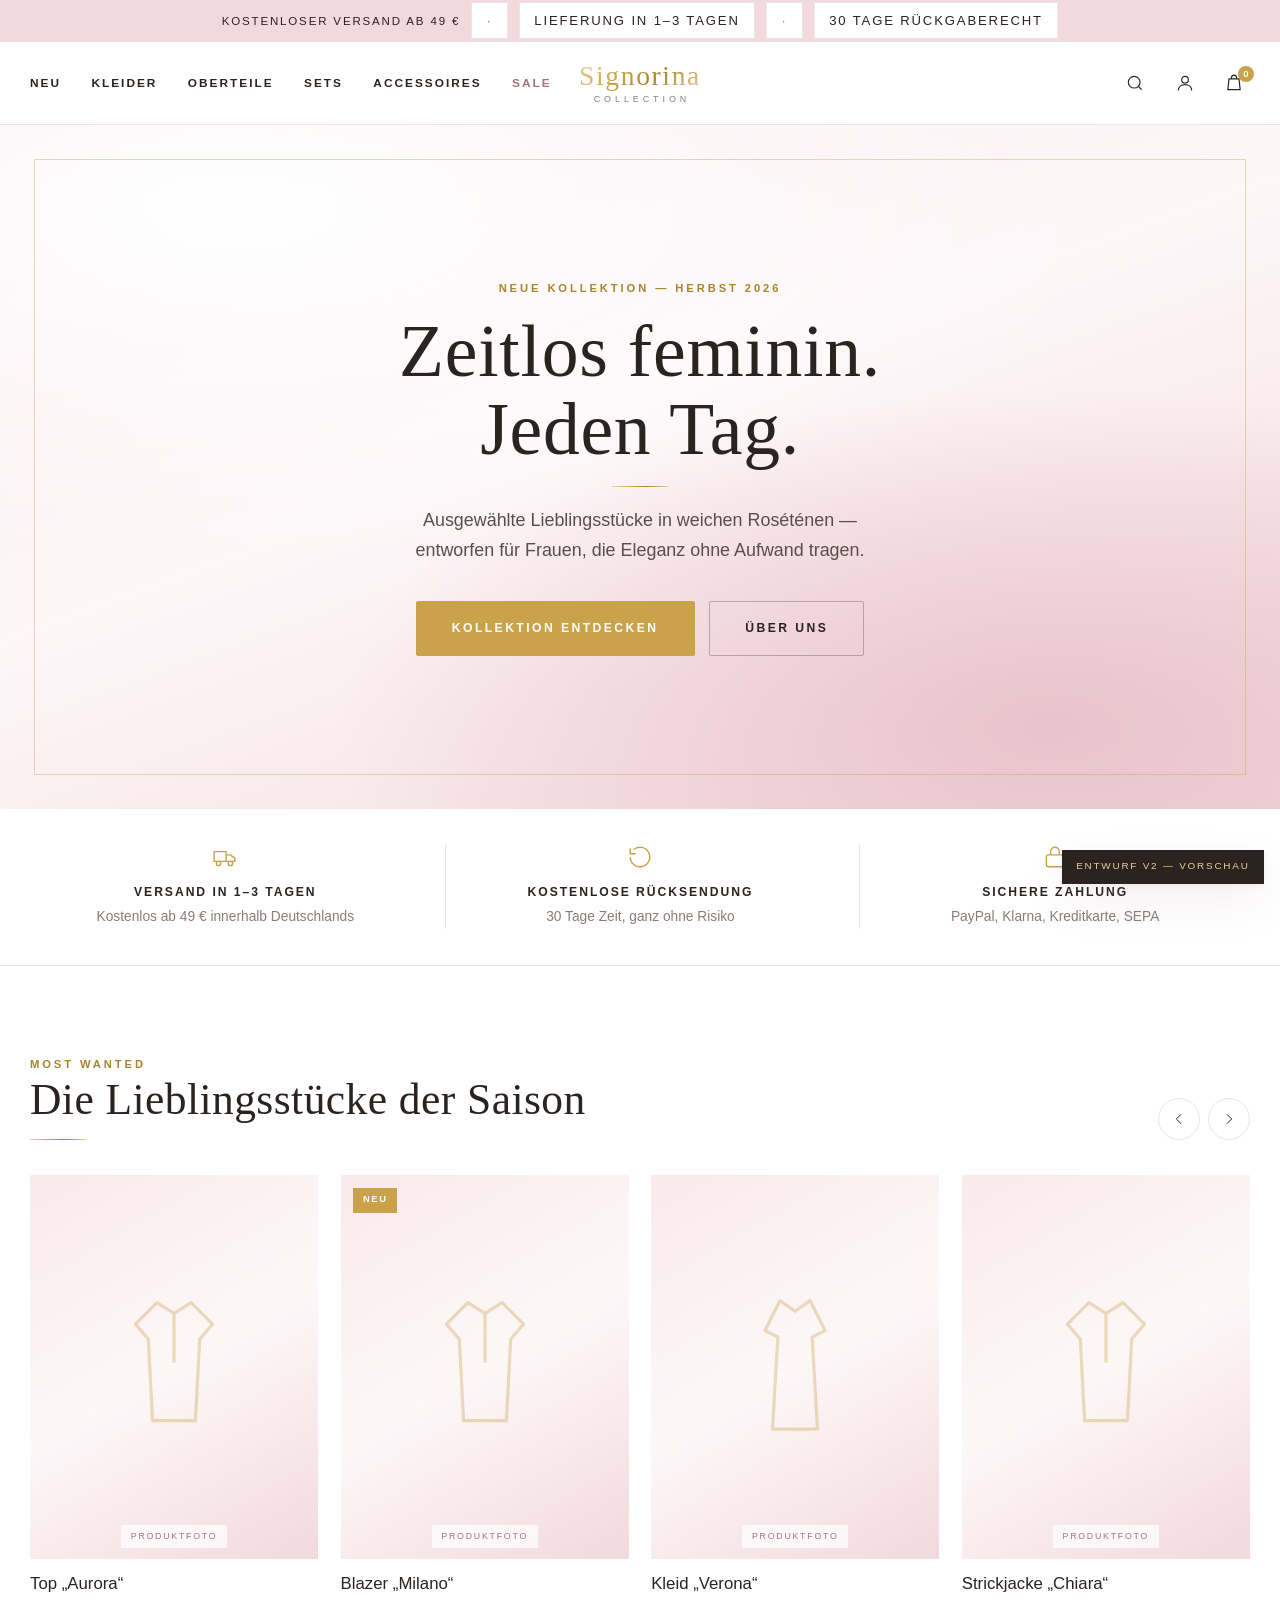
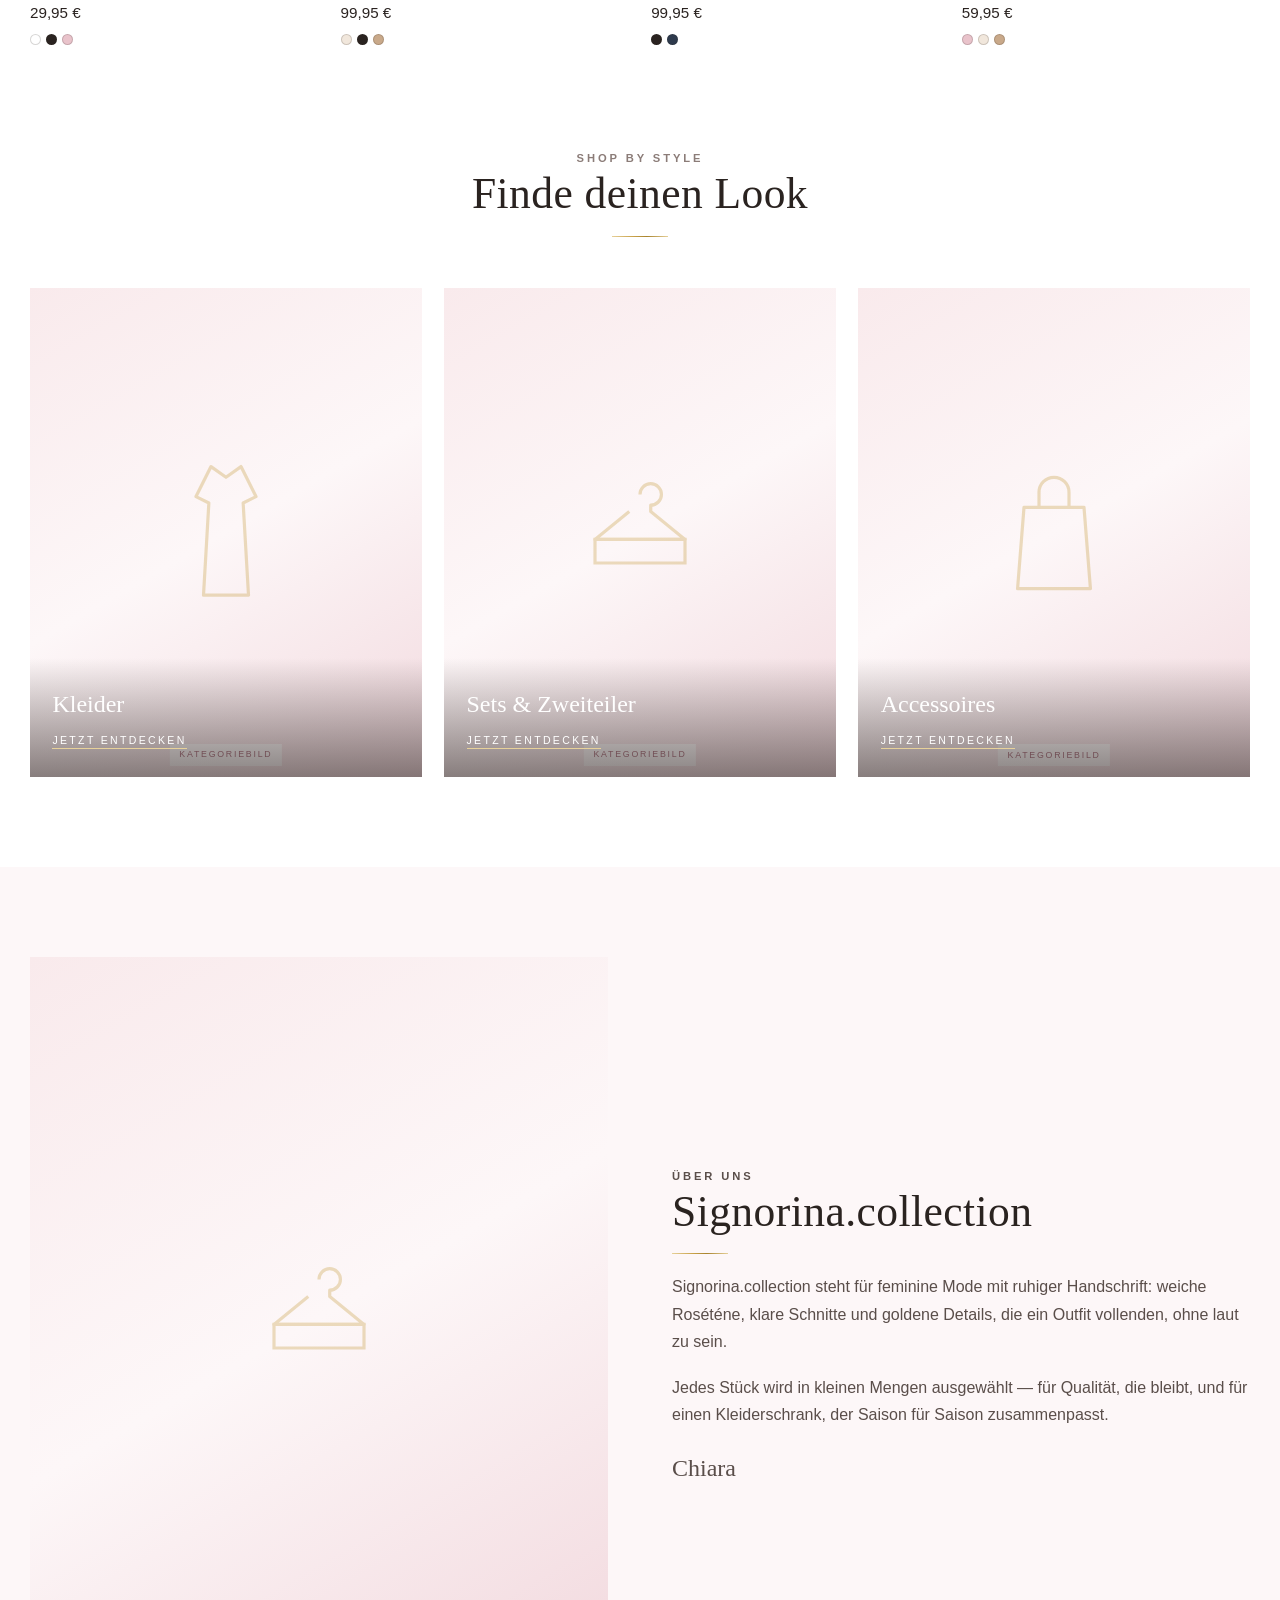
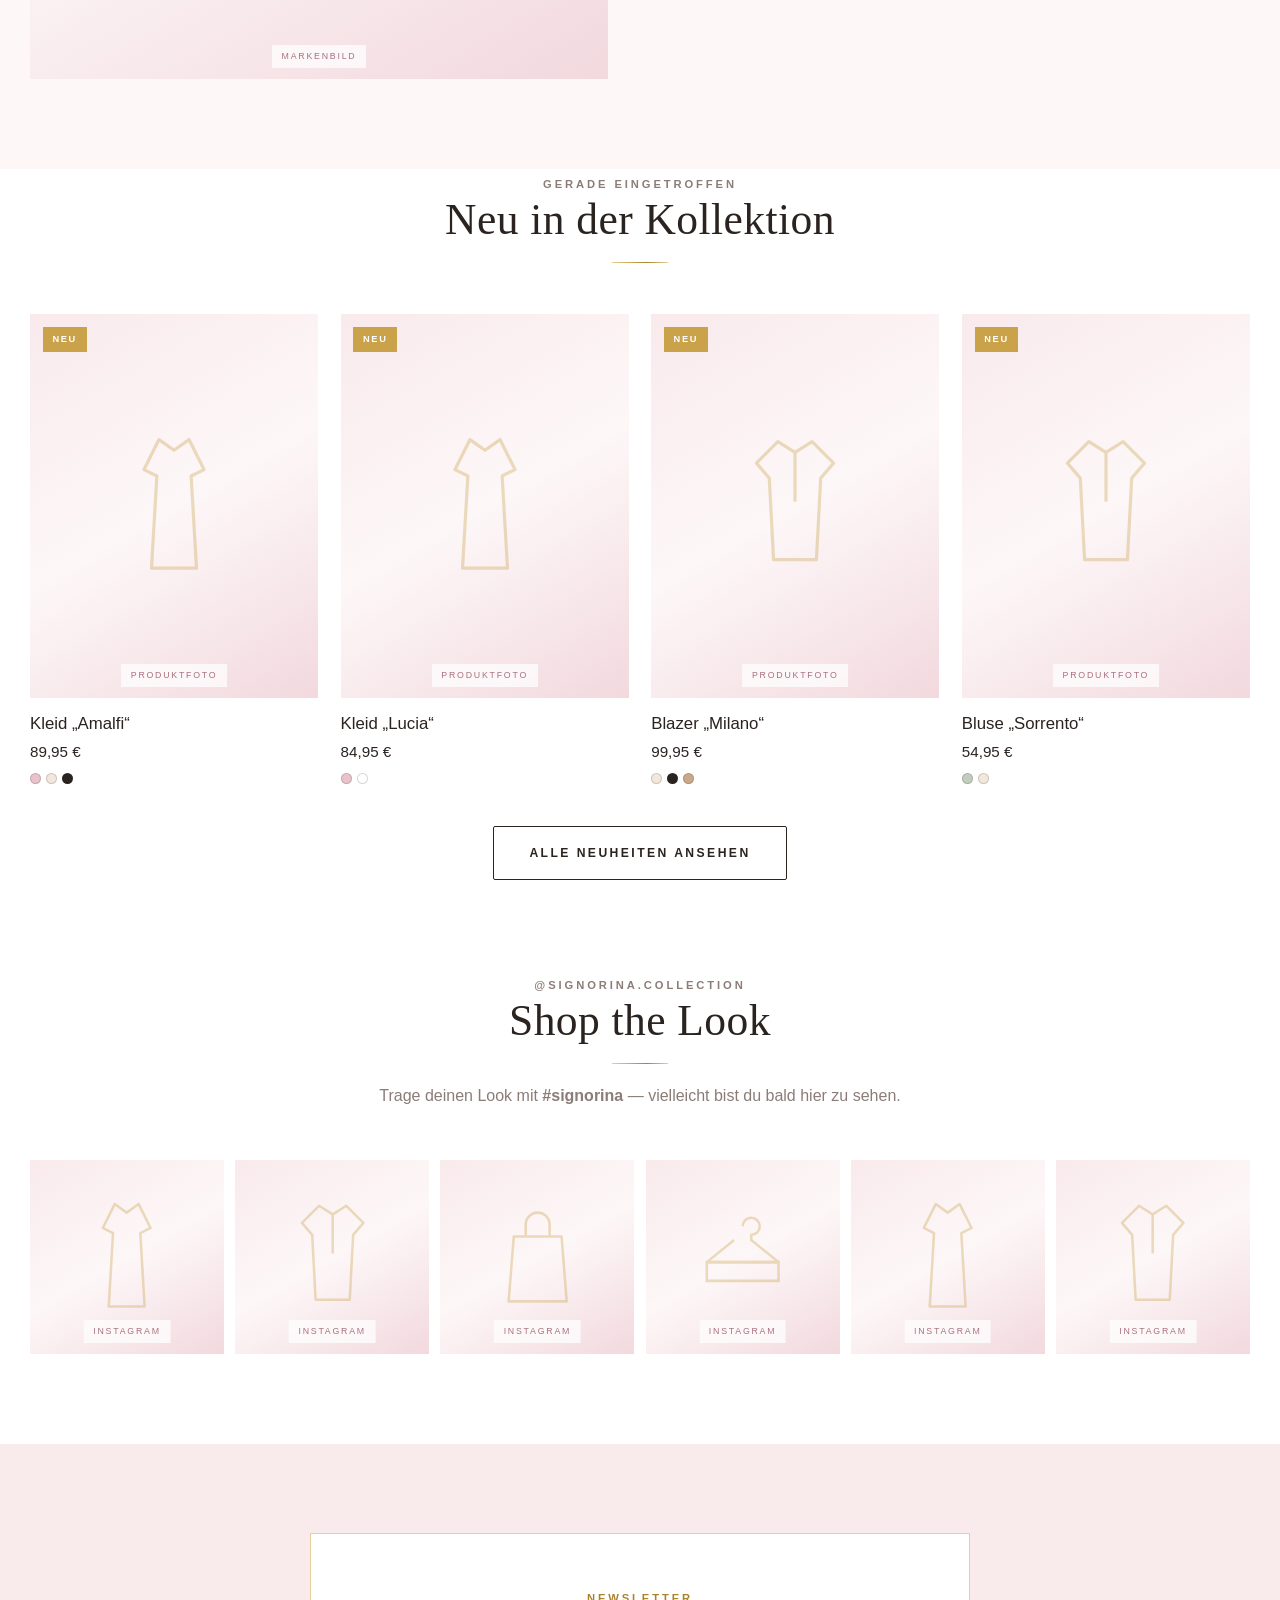
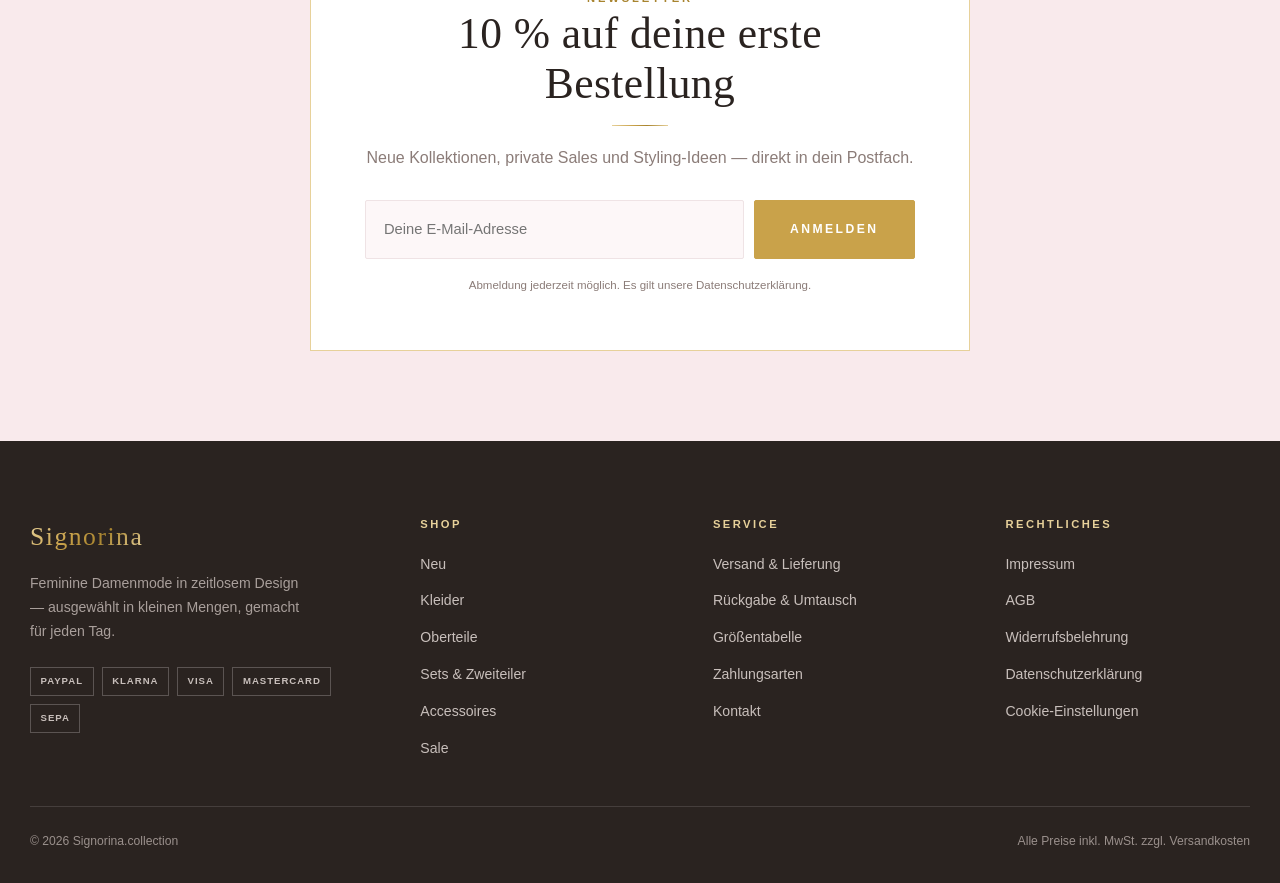
==== index.html @ 1a6e0e35 "Signorina.collection: Vorschau mit Startseite, Kategorieliste und Produktseite - Startseite: Hero, M" ====
<!doctype html>
<html lang="de">
<head>
<meta charset="utf-8">
<meta name="viewport" content="width=device-width, initial-scale=1">
<title>Signorina.collection — Damenmode online kaufen</title>
<meta name="description" content="Signorina.collection — feminine Damenmode in zeitlosem Design. Kleider, Oberteile, Sets und Accessoires. Versand in 1–3 Tagen, kostenloser Versand ab 49 €.">
<meta name="robots" content="noindex, nofollow">
<meta name="theme-color" content="#F9EAEC">
<link rel="icon" href="data:image/svg+xml,%3Csvg xmlns='http://www.w3.org/2000/svg' viewBox='0 0 64 64'%3E%3Crect width='64' height='64' rx='14' fill='%23F9EAEC'/%3E%3Ctext x='32' y='45' font-family='Georgia,serif' font-size='38' fill='%23C9A24A' text-anchor='middle'%3ES%3C/text%3E%3C/svg%3E">
<link rel="stylesheet" href="assets/style.css">
</head>

<body>

<div id="site-header"></div>

<main>

  <!-- ===== Hero ===== -->
  <section class="hero">
    <div class="hero-inner">
      <p class="eyebrow">Neue Kollektion — Herbst 2026</p>
      <h1>Zeitlos feminin.<br>Jeden Tag.</h1>
      <hr class="rule">
      <p class="lead">
        Ausgewählte Lieblingsstücke in weichen Roséténen — entworfen für Frauen,
        die Eleganz ohne Aufwand tragen.
      </p>
      <div class="hero-cta">
        <a href="kategorie.html?c=neu" class="btn btn-gold">Kollektion entdecken</a>
        <a href="#story" class="btn btn-ghost-light">Über uns</a>
      </div>
    </div>
  </section>

  <!-- ===== Vorteilsleiste ===== -->
  <section class="usp">
    <div class="wrap usp-grid">
      <div class="usp-item">
        <svg viewBox="0 0 24 24"><path d="M2 7h11v9H2zM13 10h4l4 3v3h-8z"/><circle cx="6" cy="18" r="2"/><circle cx="17" cy="18" r="2"/></svg>
        <strong>Versand in 1–3 Tagen</strong>
        <span>Kostenlos ab 49&nbsp;€ innerhalb Deutschlands</span>
      </div>
      <div class="usp-item">
        <svg viewBox="0 0 24 24"><path d="M3 12a9 9 0 1 0 3-6.7"/><path d="M3 4v5h5"/></svg>
        <strong>Kostenlose Rücksendung</strong>
        <span>30 Tage Zeit, ganz ohne Risiko</span>
      </div>
      <div class="usp-item">
        <svg viewBox="0 0 24 24"><rect x="4" y="10" width="16" height="11" rx="2"/><path d="M8 10V7a4 4 0 0 1 8 0v3"/></svg>
        <strong>Sichere Zahlung</strong>
        <span>PayPal, Klarna, Kreditkarte, SEPA</span>
      </div>
    </div>
  </section>

  <!-- ===== Most Wanted ===== -->
  <section class="section">
    <div class="wrap">
      <div class="carousel-head">
        <div>
          <p class="eyebrow">Most Wanted</p>
          <h2>Die Lieblingsstücke der Saison</h2>
          <hr class="rule rule-left">
        </div>
        <div class="car-nav">
          <button id="prev" aria-label="Vorherige Produkte">
            <svg viewBox="0 0 24 24"><path d="M15 5l-7 7 7 7"/></svg>
          </button>
          <button id="next" aria-label="Weitere Produkte">
            <svg viewBox="0 0 24 24"><path d="M9 5l7 7-7 7"/></svg>
          </button>
        </div>
      </div>

      <div class="track" id="track"><!-- wird aus dem Katalog gefüllt --></div>
    </div>
  </section>

  <!-- ===== Shop by Style ===== -->
  <section class="section" style="padding-top:0">
    <div class="wrap">
      <div class="section-head">
        <p class="eyebrow">Shop by Style</p>
        <h2>Finde deinen Look</h2>
        <hr class="rule">
      </div>

      <div class="styles">
        <a href="kategorie.html?c=kleider" class="style-tile"><figure style="margin:0">
          <div class="ph" data-ph="Kategoriebild"><svg><use href="#ic-dress"/></svg></div>
          <figcaption><strong>Kleider</strong><span>Jetzt entdecken</span></figcaption>
        </figure></a>

        <a href="kategorie.html?c=sets" class="style-tile"><figure style="margin:0">
          <div class="ph" data-ph="Kategoriebild"><svg><use href="#ic-hanger"/></svg></div>
          <figcaption><strong>Sets &amp; Zweiteiler</strong><span>Jetzt entdecken</span></figcaption>
        </figure></a>

        <a href="kategorie.html?c=accessoires" class="style-tile"><figure style="margin:0">
          <div class="ph" data-ph="Kategoriebild"><svg><use href="#ic-bag"/></svg></div>
          <figcaption><strong>Accessoires</strong><span>Jetzt entdecken</span></figcaption>
        </figure></a>
      </div>
    </div>
  </section>

  <!-- ===== Markengeschichte ===== -->
  <section class="section story" id="story">
    <div class="wrap story-grid">
      <div class="ph" data-ph="Markenbild"><svg><use href="#ic-hanger"/></svg></div>
      <div class="story-text">
        <p class="eyebrow">Über uns</p>
        <h2>Signorina.collection</h2>
        <hr class="rule rule-left">
        <p>
          Signorina.collection steht für feminine Mode mit ruhiger Handschrift:
          weiche Roséténe, klare Schnitte und goldene Details, die ein Outfit
          vollenden, ohne laut zu sein.
        </p>
        <p>
          Jedes Stück wird in kleinen Mengen ausgewählt — für Qualität, die bleibt,
          und für einen Kleiderschrank, der Saison für Saison zusammenpasst.
        </p>
        <p class="story-sign">Chiara</p>
      </div>
    </div>
  </section>

  <!-- ===== Neu eingetroffen ===== -->
  <section class="section" style="padding-top:0">
    <div class="wrap">
      <div class="section-head">
        <p class="eyebrow">Gerade eingetroffen</p>
        <h2>Neu in der Kollektion</h2>
        <hr class="rule">
      </div>
      <div class="grid-products" id="grid-neu"><!-- wird aus dem Katalog gefüllt --></div>
      <p style="text-align:center;margin-top:2.6rem">
        <a href="kategorie.html?c=neu" class="btn btn-outline">Alle Neuheiten ansehen</a>
      </p>
    </div>
  </section>

  <!-- ===== Instagram ===== -->
  <section class="section" style="padding-top:0">
    <div class="wrap">
      <div class="section-head">
        <p class="eyebrow">@signorina.collection</p>
        <h2>Shop the Look</h2>
        <hr class="rule">
        <p>Trage deinen Look mit <strong>#signorina</strong> — vielleicht bist du bald hier zu sehen.</p>
      </div>

      <div class="ig-grid">
        <a href="#" class="ig-item"><div class="ph" data-ph="Instagram"><svg><use href="#ic-dress"/></svg></div></a>
        <a href="#" class="ig-item"><div class="ph" data-ph="Instagram"><svg><use href="#ic-blouse"/></svg></div></a>
        <a href="#" class="ig-item"><div class="ph" data-ph="Instagram"><svg><use href="#ic-bag"/></svg></div></a>
        <a href="#" class="ig-item"><div class="ph" data-ph="Instagram"><svg><use href="#ic-hanger"/></svg></div></a>
        <a href="#" class="ig-item"><div class="ph" data-ph="Instagram"><svg><use href="#ic-dress"/></svg></div></a>
        <a href="#" class="ig-item"><div class="ph" data-ph="Instagram"><svg><use href="#ic-blouse"/></svg></div></a>
      </div>
    </div>
  </section>

  <!-- ===== Newsletter ===== -->
  <section class="section news">
    <div class="wrap">
      <div class="news-card">
        <p class="eyebrow">Newsletter</p>
        <h2>10&nbsp;% auf deine erste Bestellung</h2>
        <hr class="rule">
        <p style="color:var(--muted)">
          Neue Kollektionen, private Sales und Styling-Ideen — direkt in dein Postfach.
        </p>
        <form id="news-form">
          <input type="email" placeholder="Deine E-Mail-Adresse" aria-label="E-Mail-Adresse" required>
          <button type="submit" class="btn btn-gold">Anmelden</button>
        </form>
        <p class="hint">Abmeldung jederzeit möglich. Es gilt unsere Datenschutzerklärung.</p>
      </div>
    </div>
  </section>

</main>

<div id="site-footer"></div>

<script src="assets/shop.js"></script>
<script>
Shop.mountChrome({ active: null });

/* --- Most Wanted: die acht bestbewerteten Stücke --- */
var mostWanted = Shop.PRODUCTS.slice()
  .sort(function (a, b) { return (b.rating * b.reviews) - (a.rating * a.reviews); })
  .slice(0, 8);
document.getElementById('track').innerHTML = mostWanted.map(Shop.card).join('');

/* --- Neu in der Kollektion: die vier neuesten --- */
document.getElementById('grid-neu').innerHTML =
  Shop.byCategory('neu').slice(0, 4).map(Shop.card).join('');

/* --- Karussell --- */
var track = document.getElementById('track');
function step() {
  var c = track.querySelector('.card');
  return c ? c.getBoundingClientRect().width + 22 : 260;
}
document.getElementById('next').addEventListener('click', function () {
  track.scrollBy({ left: step(), behavior: 'smooth' });
});
document.getElementById('prev').addEventListener('click', function () {
  track.scrollBy({ left: -step(), behavior: 'smooth' });
});

/* --- Newsletter (Vorschau: keine echte Anmeldung) --- */
document.getElementById('news-form').addEventListener('submit', function (e) {
  e.preventDefault();
  this.reset();
  Shop.toast('Danke! In der finalen Version geht hier der Gutscheincode raus.');
});
</script>

</body>
</html>
---- assets/style.css ----
/* =========================================================
   Signorina.collection — gemeinsames Stylesheet
   Markenfarben laut Kundenfeedback: Rosé / Hellrosa + Gold
   ========================================================= */
:root{
  /* --- Rosé-Skala --- */
  --rose-050:#FDF7F8;
  --rose-100:#F9EAEC;
  --rose-200:#F2D9DE;
  --rose-300:#E9C3CB;
  --rose-500:#D79AA8;
  --rose-700:#A9707E;

  /* --- Gold --- */
  --gold:#C9A24A;
  --gold-deep:#A8842F;
  --gold-light:#E7D19A;
  --gold-grad:linear-gradient(135deg,#E7D19A 0%,#C9A24A 38%,#A8842F 62%,#E7D19A 100%);

  /* --- Neutral --- */
  --ink:#2A2320;
  --ink-soft:#5A4E4A;
  --muted:#8B7C78;
  --line:#EFE3E5;
  --bg:#FFFFFF;

  --font-display:"Cormorant Garamond","Didot","Bodoni MT",Georgia,"Times New Roman",serif;
  --font-body:-apple-system,BlinkMacSystemFont,"Segoe UI",Roboto,"Helvetica Neue",Arial,sans-serif;

  --shadow-sm:0 1px 2px rgba(42,35,32,.05),0 8px 24px rgba(169,112,126,.07);
  --shadow-md:0 2px 6px rgba(42,35,32,.06),0 18px 44px rgba(169,112,126,.11);
  --radius:2px;
}

*{box-sizing:border-box}
html{scroll-behavior:smooth}
body{
  margin:0;
  font-family:var(--font-body);
  font-size:16px;
  line-height:1.7;
  color:var(--ink);
  background:var(--bg);
  -webkit-font-smoothing:antialiased;
}
img,svg{max-width:100%;display:block}
a{color:inherit;text-decoration:none}
button{font:inherit;cursor:pointer}

.wrap{width:min(1220px,100% - 2.5rem);margin-inline:auto}

h1,h2,h3{font-family:var(--font-display);font-weight:400;letter-spacing:.01em;margin:0}
h1{font-size:clamp(2.6rem,6vw,4.6rem);line-height:1.06}
h2{font-size:clamp(1.9rem,3.4vw,2.9rem);line-height:1.15}
h3{font-size:1.22rem;line-height:1.3}
p{margin:0}

.eyebrow{
  font-size:.7rem;letter-spacing:.26em;text-transform:uppercase;
  font-weight:600;color:var(--gold-deep);
}
.rule{width:56px;height:1px;border:0;margin:1.1rem auto;background:var(--gold-grad)}
.rule-left{margin-inline:0}

.section{padding:clamp(3.6rem,7vw,6.4rem) 0}
.section-head{text-align:center;max-width:640px;margin:0 auto clamp(2.2rem,4vw,3.4rem)}
.section-head p{color:var(--muted);margin-top:.4rem}

/* ---------- Buttons ---------- */
.btn{
  display:inline-flex;align-items:center;justify-content:center;gap:.55rem;
  padding:1rem 2.2rem;border:1px solid transparent;border-radius:var(--radius);
  font-size:.76rem;font-weight:600;letter-spacing:.2em;text-transform:uppercase;
  transition:background .2s,color .2s,border-color .2s,transform .2s;
}
.btn:focus-visible{outline:2px solid var(--gold-deep);outline-offset:3px}
.btn-gold{background:var(--gold);color:#fff;border-color:var(--gold)}
.btn-gold:hover{background:var(--gold-deep);border-color:var(--gold-deep);transform:translateY(-1px)}
.btn-outline{background:transparent;color:var(--ink);border-color:var(--ink)}
.btn-outline:hover{background:var(--ink);color:#fff}
.btn-ghost-light{background:transparent;color:var(--ink);border-color:rgba(42,35,32,.28)}
.btn-ghost-light:hover{border-color:var(--ink)}
.btn-block{width:100%}

/* =========================================================
   Ankuendigungsleiste
   ========================================================= */
.topbar{
  background:var(--rose-200);color:var(--ink);
  font-size:.72rem;letter-spacing:.16em;text-transform:uppercase;
  text-align:center;padding:.62rem 1rem;
}
.topbar .sep{color:var(--gold-deep);margin:0 .7rem}
@media(max-width:640px){.topbar .opt{display:none}}

/* =========================================================
   Kopfzeile
   ========================================================= */
.site-header{
  position:sticky;top:0;z-index:60;
  background:rgba(255,255,255,.94);backdrop-filter:blur(12px);
  border-bottom:1px solid var(--line);
}
.header-grid{display:grid;grid-template-columns:1fr auto 1fr;align-items:center;height:82px;gap:1rem}
.nav{display:flex;gap:1.9rem}
.nav a{
  font-size:.74rem;letter-spacing:.17em;text-transform:uppercase;font-weight:600;
  padding:.35rem 0;border-bottom:1px solid transparent;transition:border-color .2s,color .2s;
}
.nav a:hover,.nav a.active{border-bottom-color:var(--gold)}
.nav a.sale{color:var(--rose-700)}

.brand{text-align:center;line-height:1}
.brand .mark{
  font-family:var(--font-display);font-size:1.72rem;letter-spacing:.06em;
  background:var(--gold-grad);-webkit-background-clip:text;background-clip:text;color:transparent;
}
.brand .sub{
  display:block;font-size:.56rem;letter-spacing:.44em;text-transform:uppercase;
  color:var(--muted);margin-top:.32rem;padding-left:.44em;
}
.header-actions{display:flex;justify-content:flex-end;align-items:center;gap:1.15rem}
.icon-btn{background:none;border:0;padding:.35rem;color:var(--ink);display:inline-flex;position:relative;transition:color .2s}
.icon-btn:hover{color:var(--gold-deep)}
.icon-btn svg{width:20px;height:20px;stroke:currentColor;fill:none;stroke-width:1.4}
.cart-count{
  position:absolute;top:-2px;right:-4px;min-width:16px;height:16px;padding:0 4px;
  border-radius:8px;background:var(--gold);color:#fff;
  font-size:.6rem;font-weight:700;line-height:16px;text-align:center;
}
.burger{display:none;background:none;border:0;flex-direction:column;gap:5px;padding:.5rem}
.burger span{width:22px;height:1.5px;background:var(--ink);border-radius:2px}

@media(max-width:980px){
  .header-grid{grid-template-columns:auto 1fr auto;height:70px}
  .burger{display:flex}
  .nav{
    position:fixed;inset:70px 0 auto;background:#fff;flex-direction:column;gap:0;
    padding:.5rem 1.25rem 1.6rem;border-bottom:1px solid var(--line);
    box-shadow:var(--shadow-md);display:none;
  }
  .nav.open{display:flex}
  .nav a{padding:1rem 0;border-bottom:1px solid var(--line);font-size:.82rem}
  .brand .mark{font-size:1.42rem}
  .header-actions{gap:.7rem}
}

/* =========================================================
   Hero (Startseite)
   ========================================================= */
.hero{
  position:relative;min-height:clamp(460px,76vh,720px);
  display:grid;place-items:center;text-align:center;overflow:hidden;
  background:
    radial-gradient(120% 90% at 18% 12%,#FFFFFF 0%,rgba(255,255,255,0) 58%),
    radial-gradient(90% 80% at 82% 88%,var(--rose-300) 0%,rgba(242,217,222,0) 62%),
    linear-gradient(160deg,var(--rose-100) 0%,var(--rose-050) 45%,var(--rose-200) 100%);
}
.hero::after{
  content:"";position:absolute;inset:clamp(14px,3vw,34px);
  border:1px solid rgba(201,162,74,.42);pointer-events:none;
}
.hero-inner{position:relative;z-index:2;padding:clamp(3rem,8vw,5rem) 1.5rem;max-width:760px}
.hero h1{margin:.9rem 0 0}
.hero .lead{color:var(--ink-soft);margin-top:1.15rem;font-size:clamp(1rem,1.6vw,1.12rem);max-width:480px;margin-inline:auto}
.hero-cta{display:flex;gap:.9rem;justify-content:center;flex-wrap:wrap;margin-top:2.2rem}

/* =========================================================
   Vorteilsleiste
   ========================================================= */
.usp{border-bottom:1px solid var(--line);background:#fff}
.usp-grid{display:grid;grid-template-columns:repeat(3,1fr);text-align:center;padding:2.2rem 0;gap:1.5rem}
.usp-item svg{width:26px;height:26px;margin:0 auto .7rem;stroke:var(--gold);fill:none;stroke-width:1.3}
.usp-item strong{display:block;font-size:.76rem;letter-spacing:.16em;text-transform:uppercase;font-weight:600}
.usp-item span{font-size:.86rem;color:var(--muted)}
.usp-item+.usp-item{border-left:1px solid var(--line)}
@media(max-width:760px){
  .usp-grid{grid-template-columns:1fr;gap:1.8rem;padding:1.8rem 0}
  .usp-item+.usp-item{border-left:0;border-top:1px solid var(--line);padding-top:1.8rem}
}

/* =========================================================
   Bild-Platzhalter (bis Produktfotos vorliegen)
   ========================================================= */
.ph{
  position:relative;display:grid;place-items:center;overflow:hidden;
  background:linear-gradient(150deg,var(--rose-100) 0%,var(--rose-050) 50%,var(--rose-200) 100%);
}
.ph svg{width:44%;max-width:120px;height:auto;color:var(--gold);opacity:.34}
.ph::before{
  content:attr(data-ph);position:absolute;bottom:.7rem;left:50%;transform:translateX(-50%);
  font-size:.55rem;letter-spacing:.2em;text-transform:uppercase;color:var(--rose-700);
  background:rgba(255,255,255,.72);padding:.24rem .6rem;white-space:nowrap;
}
.ph.ph-quiet::before{display:none}

/* =========================================================
   Produktkarte + Karussell
   ========================================================= */
.carousel-head{display:flex;align-items:flex-end;justify-content:space-between;gap:2rem;margin-bottom:2.2rem}
.carousel-head .rule{margin:.9rem 0 0}
.car-nav{display:flex;gap:.5rem;flex:0 0 auto}
.car-nav button{
  width:42px;height:42px;border:1px solid var(--line);background:#fff;border-radius:50%;
  display:grid;place-items:center;color:var(--ink);transition:border-color .2s,color .2s;
}
.car-nav button:hover{border-color:var(--gold);color:var(--gold-deep)}
.car-nav svg{width:16px;height:16px;stroke:currentColor;fill:none;stroke-width:1.5}

.track{
  display:grid;grid-auto-flow:column;grid-auto-columns:minmax(230px,1fr);
  gap:1.4rem;overflow-x:auto;scroll-snap-type:x mandatory;
  scrollbar-width:none;padding-bottom:.5rem;
}
.track::-webkit-scrollbar{display:none}
@media(min-width:1000px){.track{grid-auto-columns:calc((100% - 4.2rem)/4)}}
@media(min-width:700px) and (max-width:999px){.track{grid-auto-columns:calc((100% - 1.4rem)/2)}}

.card{scroll-snap-align:start;display:block}
.card .ph{aspect-ratio:3/4;transition:transform .5s ease}
.card:hover .ph{transform:scale(1.03)}
.card-media{position:relative;margin-bottom:.9rem;overflow:hidden}
.badge{
  position:absolute;top:.8rem;left:.8rem;z-index:2;
  font-size:.58rem;letter-spacing:.18em;text-transform:uppercase;font-weight:700;
  padding:.3rem .6rem;background:var(--gold);color:#fff;
}
.badge.rose{background:var(--rose-700)}
.card h3{font-size:1.05rem;font-family:var(--font-body);font-weight:500;letter-spacing:0}
.card .price{margin-top:.3rem;font-size:.95rem;color:var(--ink)}
.card .price del{color:var(--muted);margin-right:.5rem;font-size:.88rem}
.card .price .now{color:var(--rose-700);font-weight:600}
.card .swatches{display:flex;gap:.32rem;margin-top:.5rem}
.card .swatches i{width:11px;height:11px;border-radius:50%;border:1px solid rgba(42,35,32,.18);display:block}

/* Produktraster (Kategorieseite) */
.grid-products{display:grid;grid-template-columns:repeat(4,1fr);gap:1.4rem 1.4rem}
@media(max-width:1000px){.grid-products{grid-template-columns:repeat(3,1fr)}}
@media(max-width:760px){.grid-products{grid-template-columns:repeat(2,1fr);gap:1.1rem}}

/* =========================================================
   Shop by Style
   ========================================================= */
.styles{display:grid;grid-template-columns:repeat(3,1fr);gap:1.4rem}
@media(max-width:860px){.styles{grid-template-columns:1fr}}
.style-tile{position:relative;display:block;overflow:hidden}
.style-tile .ph{aspect-ratio:4/5;transition:transform .6s ease}
.style-tile:hover .ph{transform:scale(1.04)}
.style-tile figcaption{
  position:absolute;inset:auto 0 0 0;padding:1.6rem 1.4rem;
  background:linear-gradient(to top,rgba(42,35,32,.55),rgba(42,35,32,0));color:#fff;
}
.style-tile figcaption strong{font-family:var(--font-display);font-size:1.5rem;font-weight:400;display:block}
.style-tile figcaption span{
  font-size:.66rem;letter-spacing:.22em;text-transform:uppercase;
  border-bottom:1px solid var(--gold-light);padding-bottom:2px;
}

/* =========================================================
   Markengeschichte / Instagram / Newsletter
   ========================================================= */
.story{background:var(--rose-050)}
.story-grid{display:grid;grid-template-columns:1fr 1fr;gap:clamp(2rem,5vw,4.5rem);align-items:center}
@media(max-width:860px){.story-grid{grid-template-columns:1fr}}
.story .ph{aspect-ratio:4/5}
.story-text p{color:var(--ink-soft);margin-top:1.2rem}
.story-sign{font-family:var(--font-display);font-size:1.5rem;color:var(--gold-deep);margin-top:1.6rem}

.ig-grid{display:grid;grid-template-columns:repeat(6,1fr);gap:.7rem}
@media(max-width:900px){.ig-grid{grid-template-columns:repeat(3,1fr)}}
.ig-grid .ph{aspect-ratio:1}
.ig-item{position:relative;overflow:hidden}
.ig-item::after{content:"";position:absolute;inset:0;background:rgba(201,162,74,.16);opacity:0;transition:opacity .25s}
.ig-item:hover::after{opacity:1}

.news{background:var(--rose-100)}
.news-card{
  max-width:660px;margin-inline:auto;text-align:center;
  background:#fff;padding:clamp(2.2rem,5vw,3.4rem);border:1px solid var(--gold-light);
}
.news form{display:flex;gap:.6rem;margin-top:1.8rem;flex-wrap:wrap;justify-content:center}
.news input{
  flex:1 1 260px;padding:1rem 1.1rem;border:1px solid var(--line);border-radius:var(--radius);
  font:inherit;font-size:.92rem;background:var(--rose-050);color:var(--ink);
}
.news input:focus{outline:none;border-color:var(--gold)}
.news .hint{font-size:.72rem;color:var(--muted);margin-top:1.1rem}

/* =========================================================
   Brotkrumen
   ========================================================= */
.crumbs{
  font-size:.72rem;letter-spacing:.1em;text-transform:uppercase;color:var(--muted);
  padding:1.4rem 0;
}
.crumbs a:hover{color:var(--gold-deep)}
.crumbs .sep{margin:0 .55rem;color:var(--rose-300)}
.crumbs span[aria-current]{color:var(--ink)}

/* =========================================================
   Kategorieseite
   ========================================================= */
.cat-head{
  text-align:center;background:var(--rose-050);
  padding:clamp(2.4rem,5vw,4rem) 0;border-bottom:1px solid var(--line);
}
.cat-head p.desc{color:var(--ink-soft);max-width:560px;margin:0 auto;font-size:.98rem}

.toolbar{
  display:flex;align-items:center;justify-content:space-between;gap:1.2rem;flex-wrap:wrap;
  padding:1.6rem 0;border-bottom:1px solid var(--line);margin-bottom:2.2rem;
}
.filters{display:flex;gap:1.4rem;align-items:center;flex-wrap:wrap}
.filter-group{display:flex;gap:.4rem;align-items:center;flex-wrap:wrap}
.filter-group>label{
  font-size:.66rem;letter-spacing:.18em;text-transform:uppercase;
  color:var(--muted);margin-right:.25rem;
}
.chip{
  border:1px solid var(--line);background:#fff;border-radius:999px;
  padding:.42rem .9rem;font-size:.76rem;color:var(--ink-soft);
  transition:border-color .2s,background .2s,color .2s;
}
.chip:hover{border-color:var(--gold-light)}
.chip[aria-pressed="true"]{background:var(--ink);border-color:var(--ink);color:#fff}
.chip.swatch{padding:.42rem .9rem .42rem .7rem;display:inline-flex;align-items:center;gap:.4rem}
.chip.swatch i{width:12px;height:12px;border-radius:50%;border:1px solid rgba(42,35,32,.2)}

.sortbar{display:flex;align-items:center;gap:.7rem}
.sortbar .count{font-size:.78rem;color:var(--muted);white-space:nowrap}
.sortbar select{
  font:inherit;font-size:.8rem;padding:.55rem 2rem .55rem .8rem;
  border:1px solid var(--line);border-radius:var(--radius);background:#fff;color:var(--ink);
  appearance:none;
  background-image:url("data:image/svg+xml,%3Csvg xmlns='http://www.w3.org/2000/svg' viewBox='0 0 24 24' fill='none' stroke='%238B7C78' stroke-width='1.5'%3E%3Cpath d='M6 9l6 6 6-6'/%3E%3C/svg%3E");
  background-repeat:no-repeat;background-position:right .6rem center;background-size:14px;
}
.sortbar select:focus{outline:none;border-color:var(--gold)}

.empty{
  grid-column:1/-1;text-align:center;padding:4rem 1rem;color:var(--muted);
  border:1px dashed var(--line);
}

/* =========================================================
   Produktseite
   ========================================================= */
.pdp{display:grid;grid-template-columns:1.15fr 1fr;gap:clamp(2rem,5vw,4rem);align-items:start}
@media(max-width:900px){.pdp{grid-template-columns:1fr}}

.gallery{display:grid;grid-template-columns:76px 1fr;gap:.8rem}
@media(max-width:560px){.gallery{grid-template-columns:1fr}}
.thumbs{display:grid;gap:.8rem;align-content:start}
@media(max-width:560px){.thumbs{grid-auto-flow:column;grid-auto-columns:76px;overflow-x:auto}}
.thumb{border:1px solid var(--line);background:none;padding:0;transition:border-color .2s}
.thumb .ph{aspect-ratio:3/4}
.thumb[aria-pressed="true"]{border-color:var(--gold)}
.gallery-main{position:relative}
.gallery-main .ph{aspect-ratio:3/4}

.pdp-info .title{font-family:var(--font-display);font-size:clamp(1.9rem,3vw,2.6rem);line-height:1.15;margin:.5rem 0 0}
.rating{display:flex;align-items:center;gap:.5rem;margin-top:.7rem;font-size:.82rem;color:var(--muted)}
.stars{display:inline-flex;gap:2px;color:var(--gold)}
.stars svg{width:14px;height:14px;fill:currentColor;stroke:none}
.stars svg.off{fill:var(--rose-200)}
.pdp-price{font-size:1.5rem;margin-top:1.1rem;font-family:var(--font-display)}
.pdp-price del{color:var(--muted);font-size:1.1rem;margin-right:.7rem}
.pdp-price .now{color:var(--rose-700)}
.tax-note{font-size:.72rem;color:var(--muted);margin-top:.25rem}
.pdp-desc{color:var(--ink-soft);margin-top:1.3rem}

.opt-block{margin-top:1.8rem}
.opt-block .opt-label{
  font-size:.68rem;letter-spacing:.2em;text-transform:uppercase;color:var(--muted);
  display:flex;justify-content:space-between;align-items:baseline;margin-bottom:.7rem;
}
.opt-block .opt-label b{color:var(--ink);font-weight:600;letter-spacing:.06em;text-transform:none;font-size:.82rem}
.opts{display:flex;gap:.5rem;flex-wrap:wrap}
.opt{
  min-width:46px;padding:.6rem .9rem;border:1px solid var(--line);background:#fff;
  font-size:.82rem;color:var(--ink);transition:border-color .2s,background .2s,color .2s;
}
.opt:hover{border-color:var(--gold-light)}
.opt[aria-pressed="true"]{background:var(--ink);border-color:var(--ink);color:#fff}
.opt[disabled]{opacity:.35;cursor:not-allowed;text-decoration:line-through}
.opt.color{display:inline-flex;align-items:center;gap:.45rem;padding-left:.65rem}
.opt.color i{width:14px;height:14px;border-radius:50%;border:1px solid rgba(42,35,32,.2)}

.buy-row{display:flex;gap:.7rem;margin-top:1.8rem;flex-wrap:wrap}
.qty{display:flex;align-items:center;border:1px solid var(--line)}
.qty button{width:44px;height:100%;background:none;border:0;font-size:1.1rem;color:var(--ink)}
.qty button:hover{color:var(--gold-deep)}
.qty output{min-width:34px;text-align:center;font-size:.92rem}
.buy-row .btn{flex:1 1 220px}

.pdp-usp{display:grid;gap:.7rem;margin-top:1.8rem;padding-top:1.6rem;border-top:1px solid var(--line)}
.pdp-usp div{display:flex;gap:.7rem;align-items:center;font-size:.85rem;color:var(--ink-soft)}
.pdp-usp svg{width:18px;height:18px;stroke:var(--gold);fill:none;stroke-width:1.4;flex:0 0 auto}

/* Akkordeon */
.acc{margin-top:2rem;border-top:1px solid var(--line)}
.acc details{border-bottom:1px solid var(--line)}
.acc summary{
  list-style:none;cursor:pointer;padding:1.1rem 0;
  font-size:.76rem;letter-spacing:.16em;text-transform:uppercase;font-weight:600;
  display:flex;justify-content:space-between;align-items:center;
}
.acc summary::-webkit-details-marker{display:none}
.acc summary::after{content:"+";color:var(--gold-deep);font-size:1.1rem;font-weight:400}
.acc details[open] summary::after{content:"–"}
.acc .acc-body{padding:0 0 1.3rem;color:var(--ink-soft);font-size:.92rem}
.acc ul{margin:.5rem 0 0;padding-left:1.1rem}
.acc li{margin-bottom:.3rem}

/* Bewertungen */
.reviews{background:var(--rose-050)}
.review-grid{display:grid;grid-template-columns:repeat(3,1fr);gap:1.4rem}
@media(max-width:860px){.review-grid{grid-template-columns:1fr}}
.review{background:#fff;border:1px solid var(--line);padding:1.7rem}
.review .stars{margin-bottom:.7rem}
.review p{color:var(--ink-soft);font-size:.92rem}
.review .who{margin-top:1rem;font-size:.78rem;color:var(--muted)}
.review .who b{color:var(--ink);font-weight:600}
.verified{color:var(--gold-deep);font-size:.7rem;letter-spacing:.1em;text-transform:uppercase}

/* =========================================================
   Fusszeile
   ========================================================= */
.site-footer{background:var(--ink);color:#E8E1DE;padding:clamp(3rem,6vw,4.6rem) 0 2rem}
.foot-grid{display:grid;grid-template-columns:1.4fr repeat(3,1fr);gap:clamp(1.8rem,4vw,3rem)}
@media(max-width:900px){.foot-grid{grid-template-columns:1fr 1fr}}
@media(max-width:560px){.foot-grid{grid-template-columns:1fr}}
.foot-brand .mark{
  font-family:var(--font-display);font-size:1.6rem;letter-spacing:.06em;
  background:var(--gold-grad);-webkit-background-clip:text;background-clip:text;color:transparent;
}
.foot-brand p{color:#A99F9B;font-size:.88rem;margin-top:.9rem;max-width:280px}
.foot-col h4{
  font-size:.7rem;letter-spacing:.22em;text-transform:uppercase;color:var(--gold-light);
  margin:0 0 1rem;font-weight:600;
}
.foot-col ul{list-style:none;margin:0;padding:0;display:grid;gap:.6rem}
.foot-col a{font-size:.88rem;color:#C8BFBB;transition:color .2s}
.foot-col a:hover{color:var(--gold-light)}
.pay{display:flex;gap:.5rem;flex-wrap:wrap;margin-top:1.4rem}
.pay span{
  font-size:.6rem;letter-spacing:.1em;text-transform:uppercase;font-weight:600;
  border:1px solid rgba(232,225,222,.26);padding:.34rem .6rem;color:#C8BFBB;
}
.foot-bottom{
  border-top:1px solid rgba(232,225,222,.14);margin-top:2.8rem;padding-top:1.5rem;
  display:flex;justify-content:space-between;gap:1rem;flex-wrap:wrap;
  font-size:.76rem;color:#9A908C;
}

/* =========================================================
   Warenkorb-Hinweis (Toast)
   ========================================================= */
.toast{
  position:fixed;left:50%;bottom:1.5rem;transform:translate(-50%,120%);
  background:var(--ink);color:#fff;padding:.9rem 1.5rem;z-index:90;
  font-size:.82rem;box-shadow:var(--shadow-md);
  transition:transform .32s cubic-bezier(.2,.8,.3,1);
}
.toast.show{transform:translate(-50%,0)}

/* =========================================================
   Entwurfs-Marke — vor der Uebergabe loeschen
   ========================================================= */
.draft-badge{
  position:fixed;right:1rem;bottom:1rem;z-index:80;
  background:var(--ink);color:var(--gold-light);
  font-size:.62rem;letter-spacing:.18em;text-transform:uppercase;
  padding:.55rem .9rem;box-shadow:var(--shadow-md);
}
@media print{.draft-badge{display:none}}
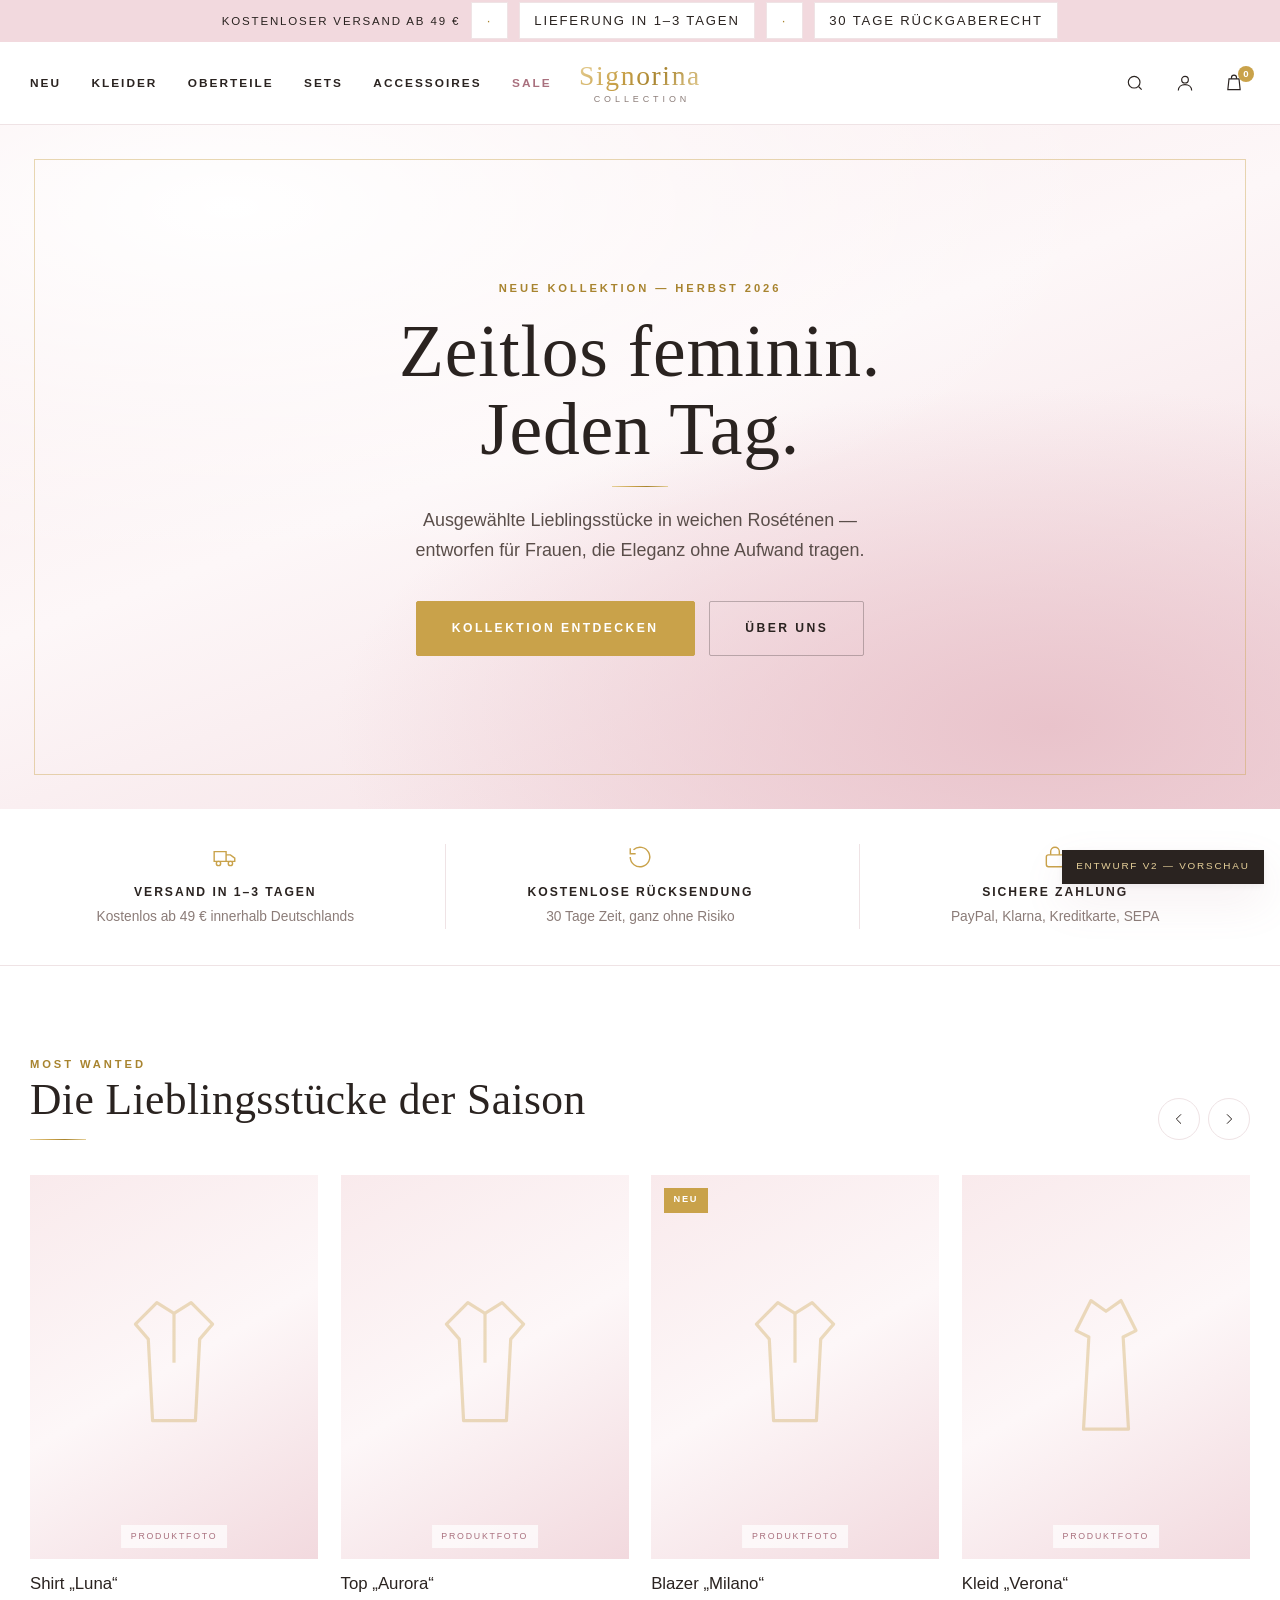
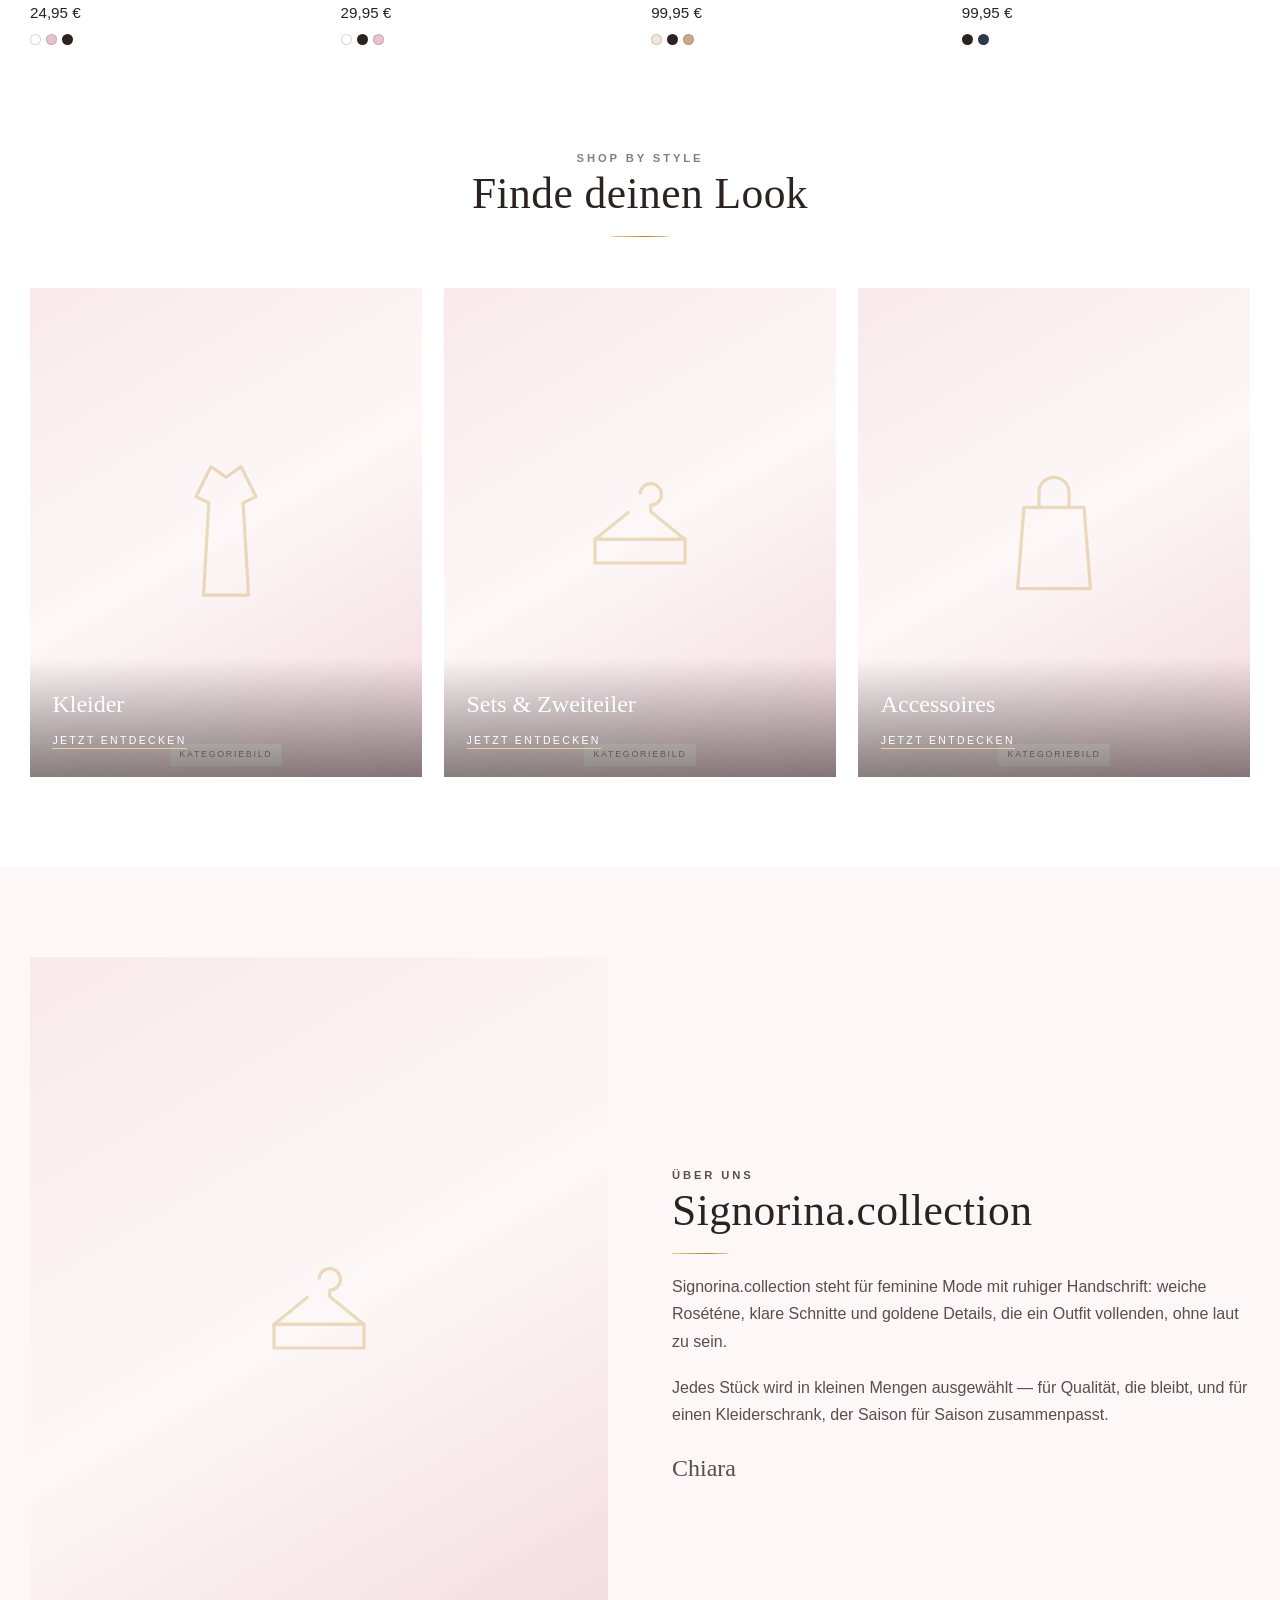
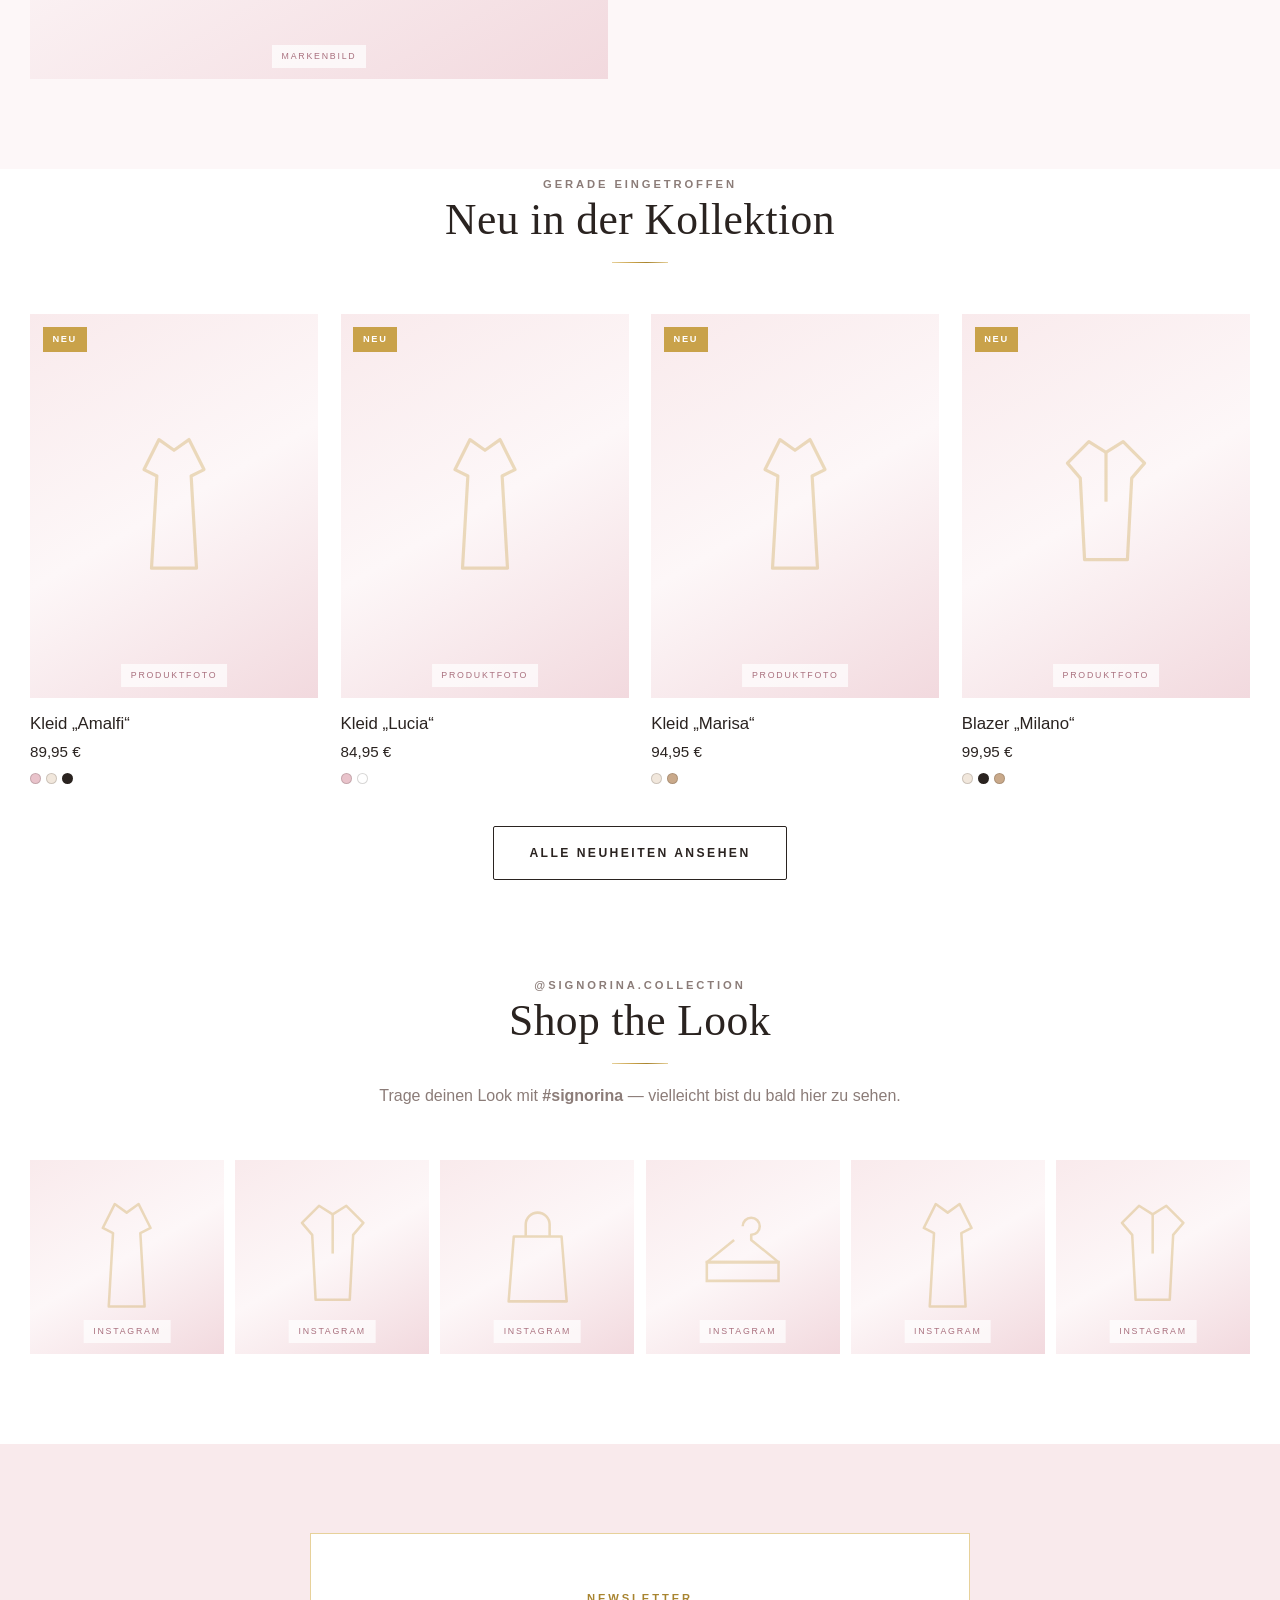
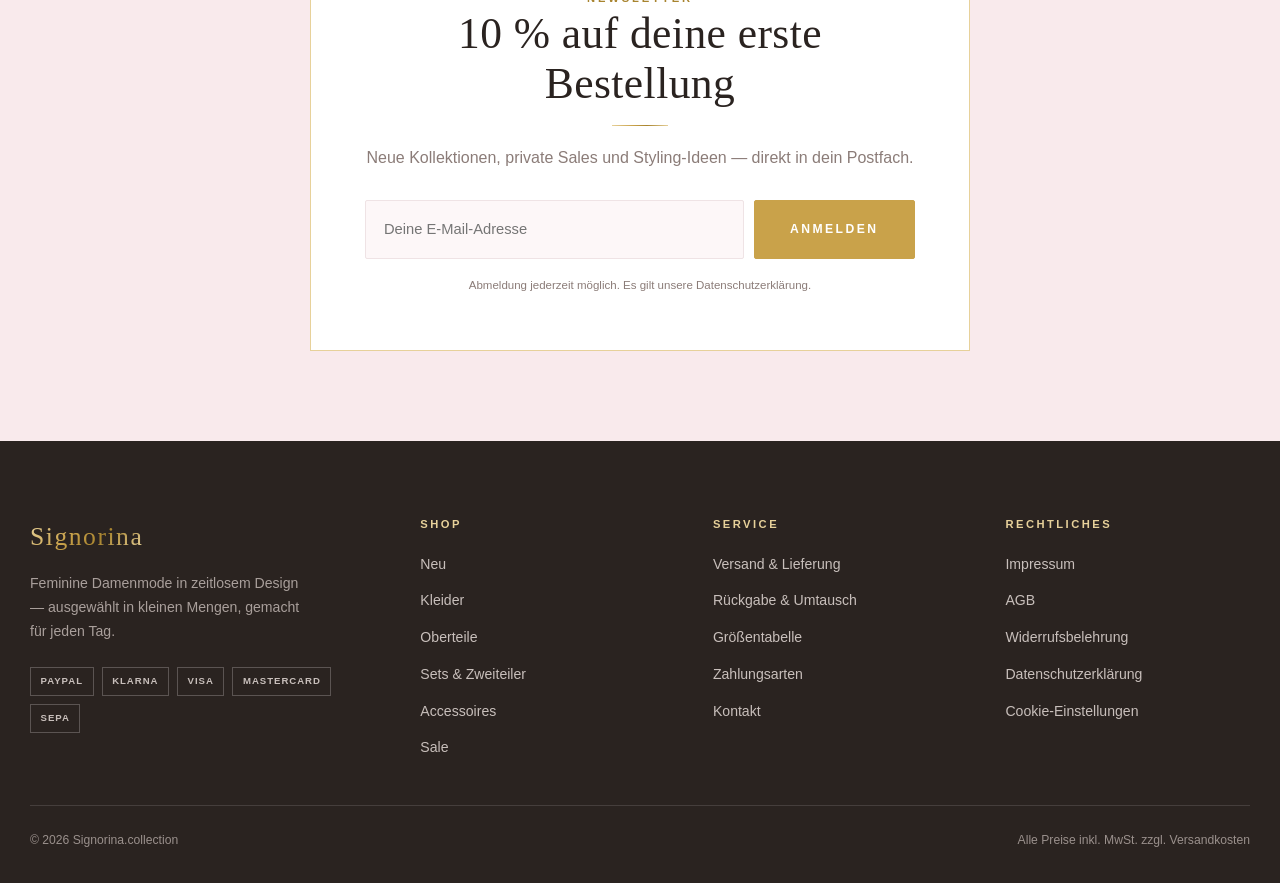
==== commit 9f99d3ec: "Assets versioniert, damit Browser nicht die alte Fassung ausliefert style.css und shop.js werden als" ====
--- a/index.html
+++ b/index.html
@@ -8,7 +8,7 @@
 <meta name="robots" content="noindex, nofollow">
 <meta name="theme-color" content="#F9EAEC">
 <link rel="icon" href="data:image/svg+xml,%3Csvg xmlns='http://www.w3.org/2000/svg' viewBox='0 0 64 64'%3E%3Crect width='64' height='64' rx='14' fill='%23F9EAEC'/%3E%3Ctext x='32' y='45' font-family='Georgia,serif' font-size='38' fill='%23C9A24A' text-anchor='middle'%3ES%3C/text%3E%3C/svg%3E">
-<link rel="stylesheet" href="assets/style.css">
+<link rel="stylesheet" href="assets/style.css?v=2">
 </head>
 
 <body>
@@ -187,7 +187,7 @@
 
 <div id="site-footer"></div>
 
-<script src="assets/shop.js"></script>
+<script src="assets/shop.js?v=2"></script>
 <script>
 Shop.mountChrome({ active: null });
 
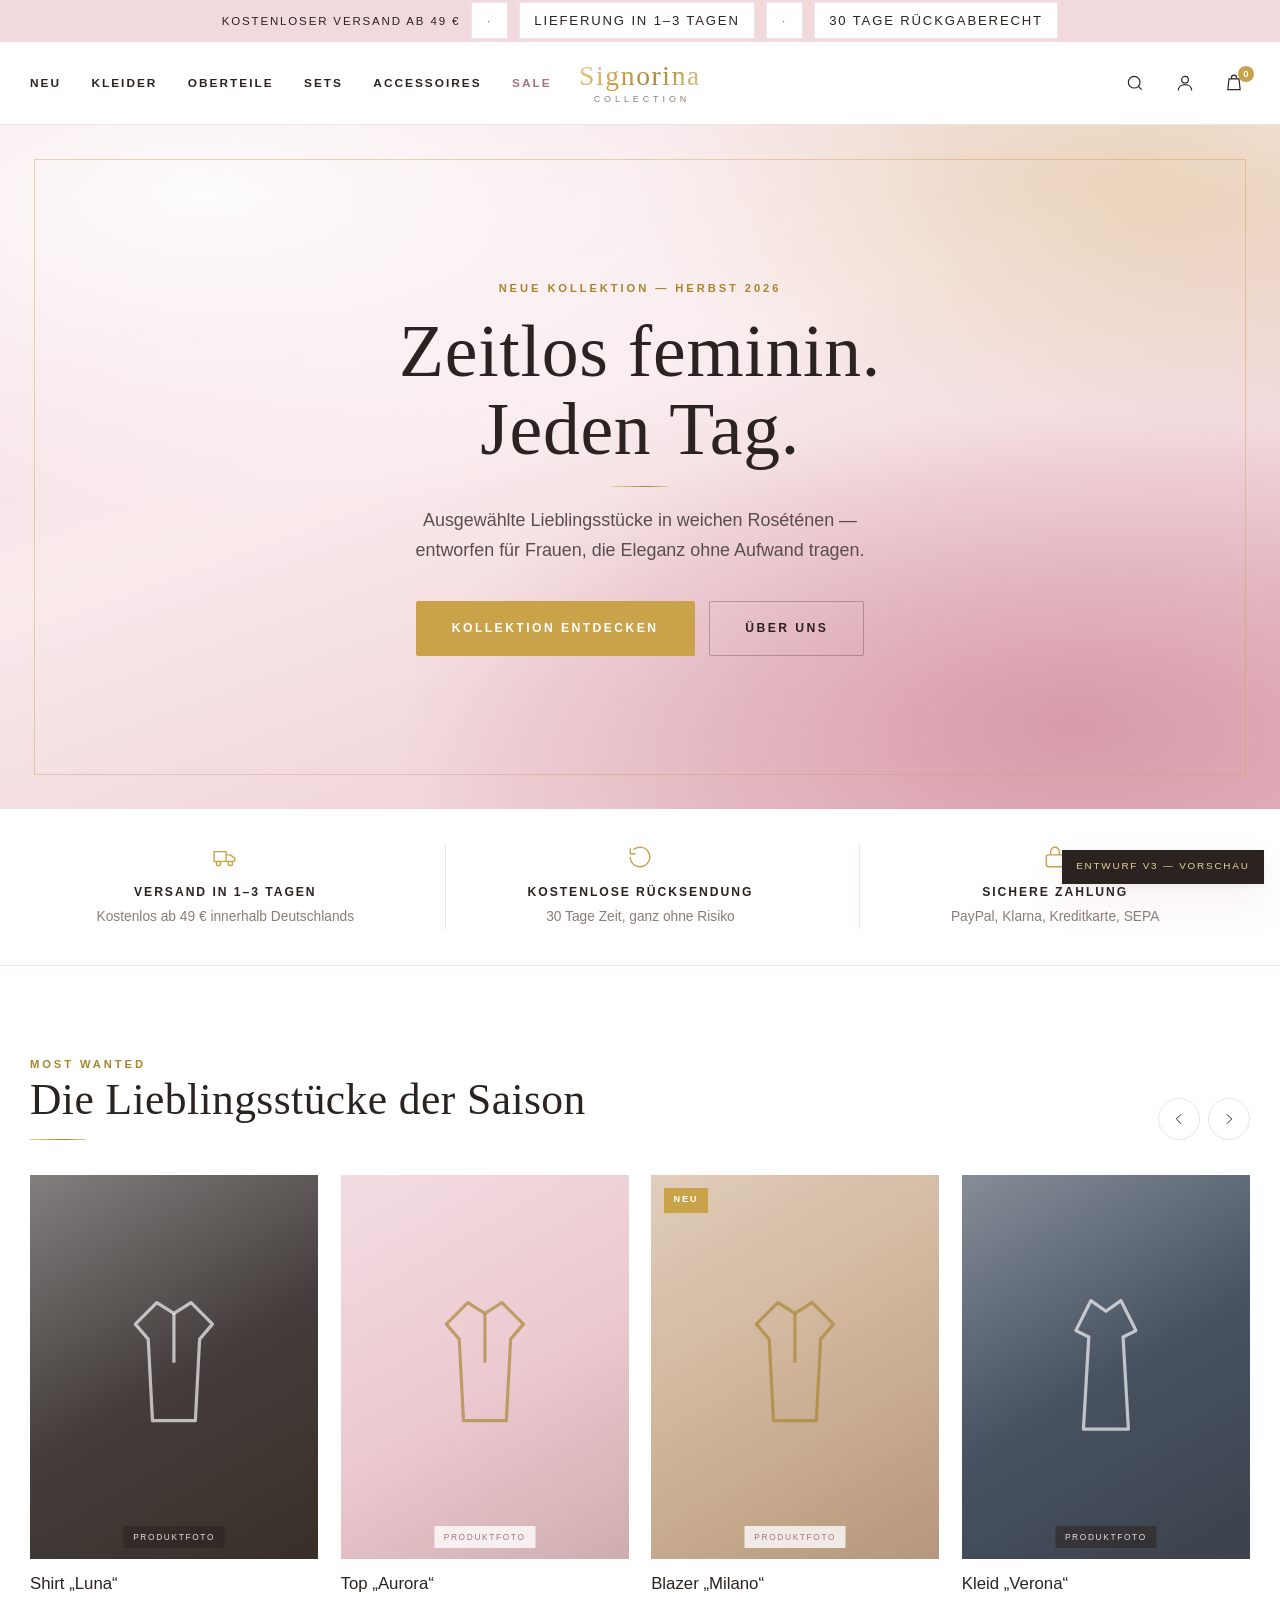
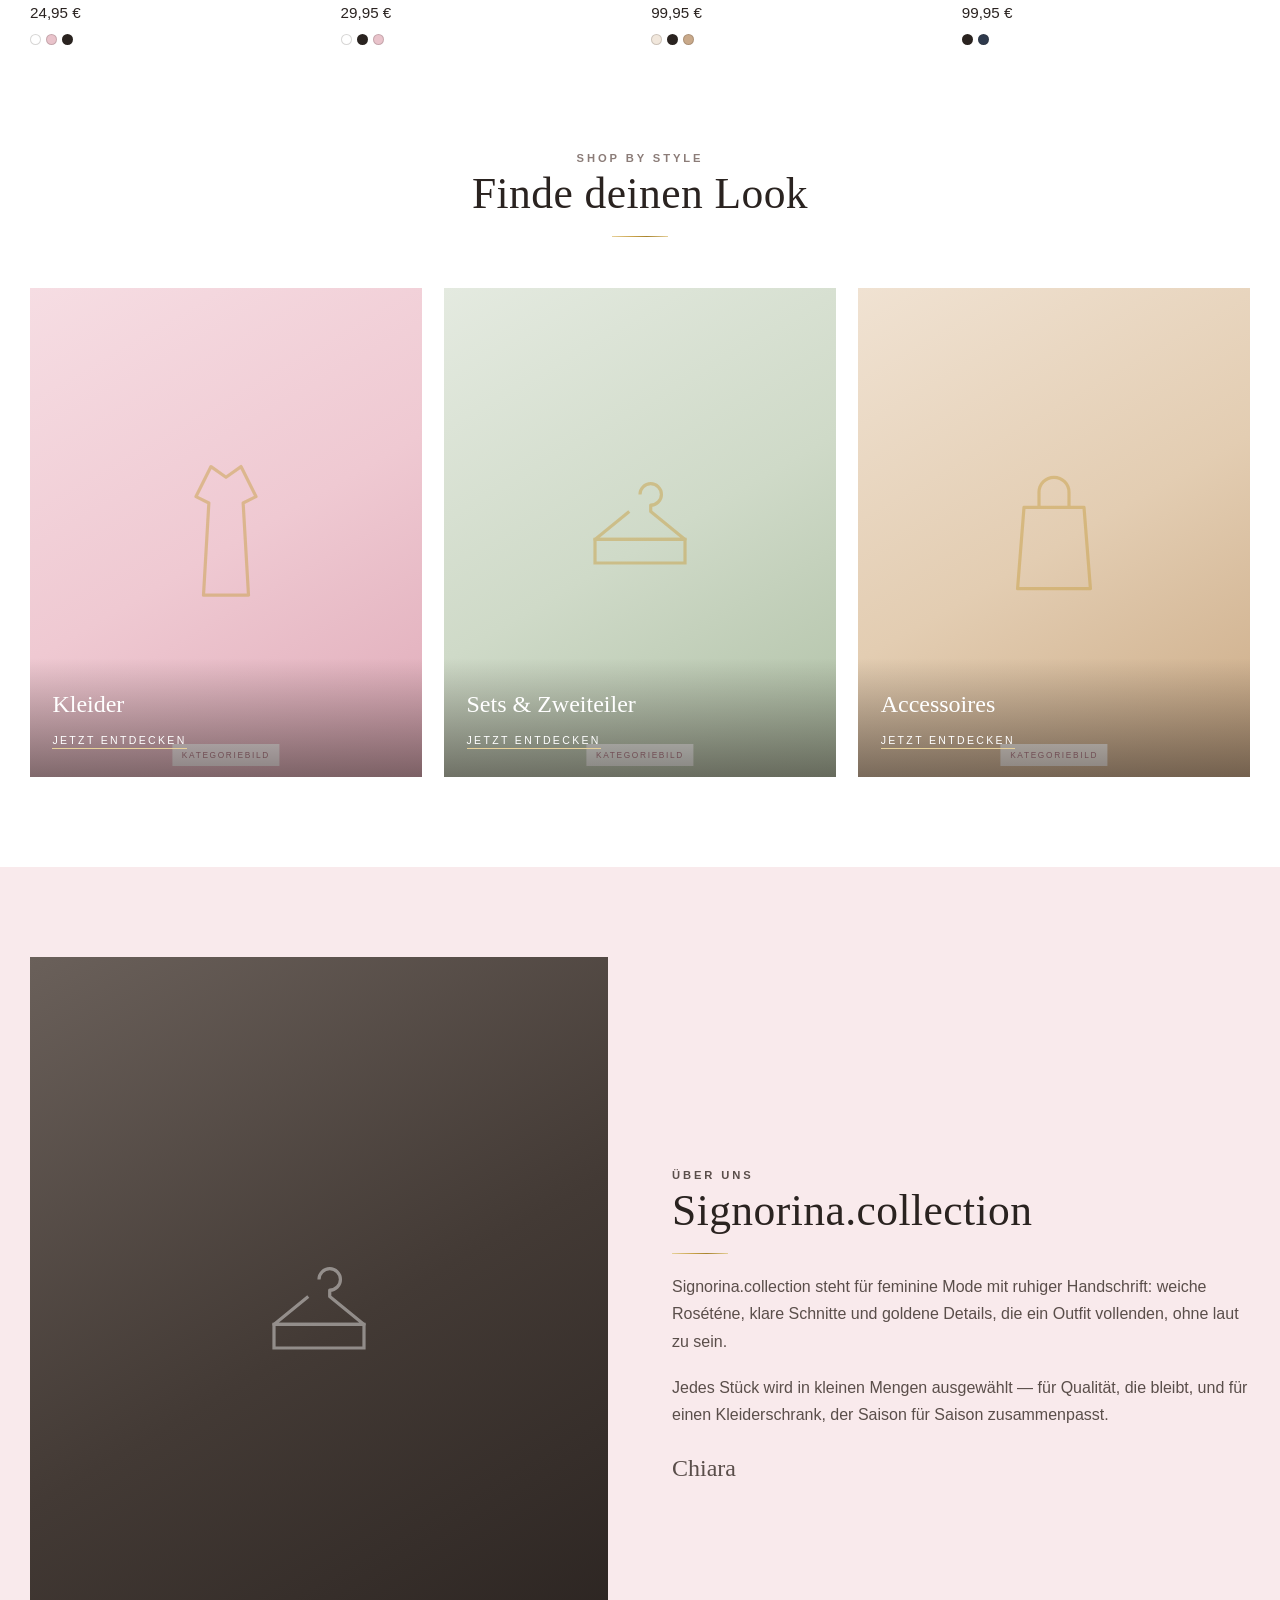
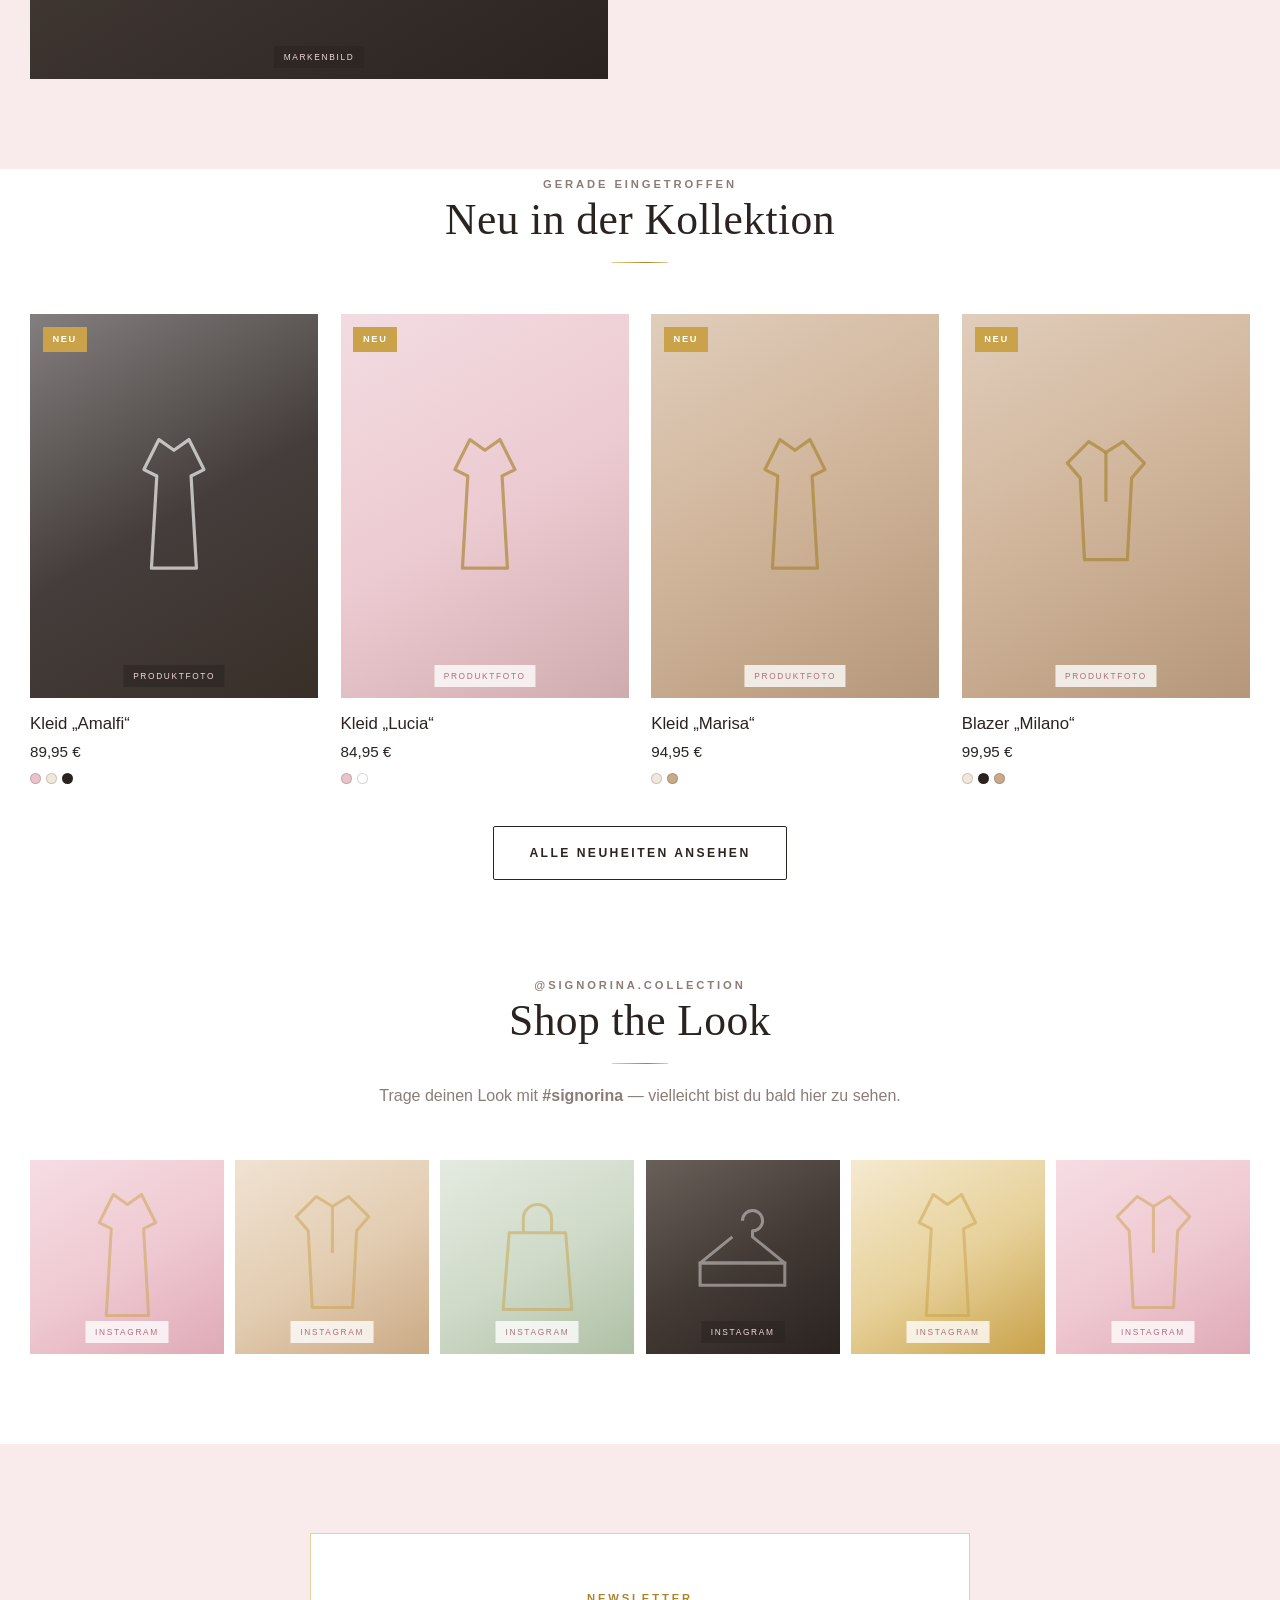
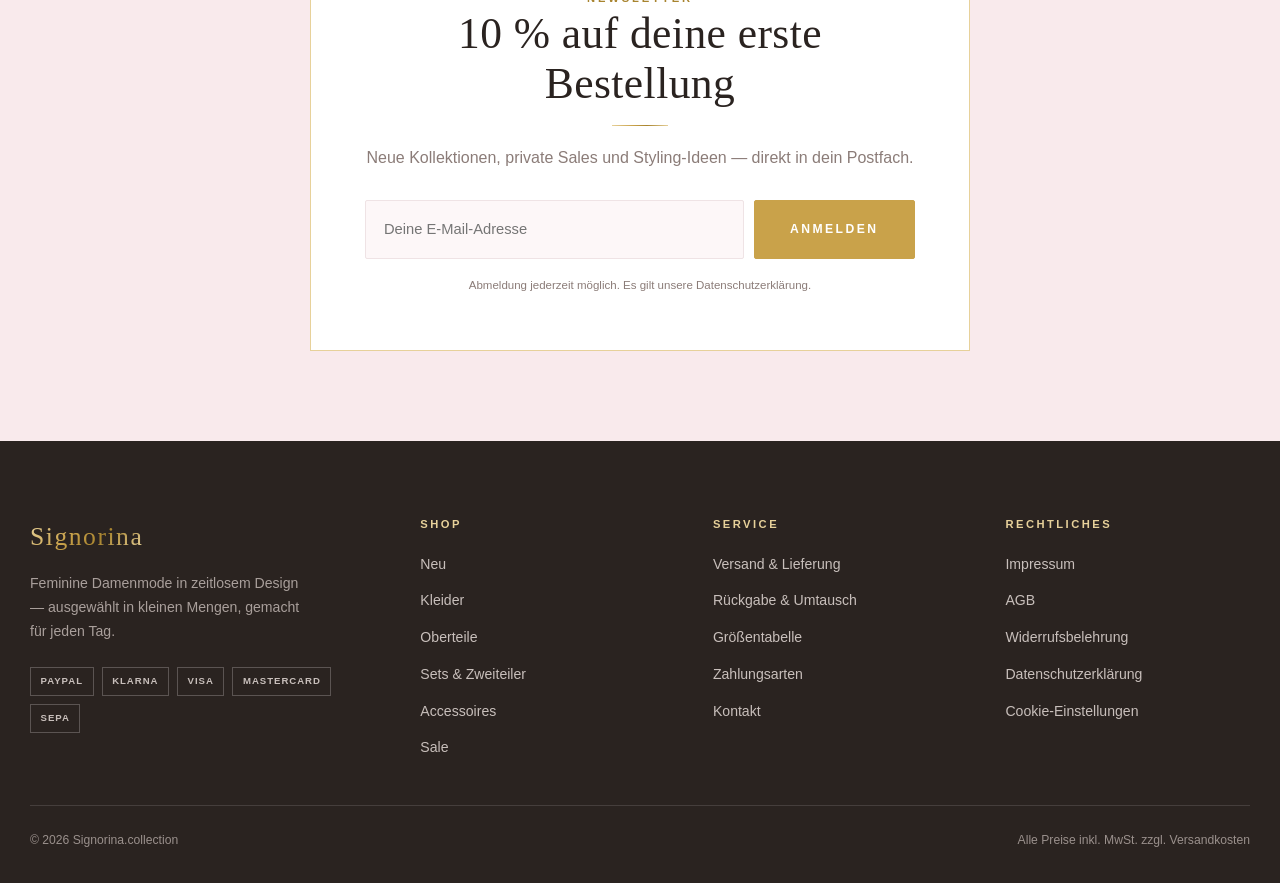
==== commit 92e18153: "Bildflaechen tragen jetzt die Warenfarbe statt blassem Rose Die Platzhalter waren fast weiss und all" ====
--- a/index.html
+++ b/index.html
@@ -8,7 +8,7 @@
 <meta name="robots" content="noindex, nofollow">
 <meta name="theme-color" content="#F9EAEC">
 <link rel="icon" href="data:image/svg+xml,%3Csvg xmlns='http://www.w3.org/2000/svg' viewBox='0 0 64 64'%3E%3Crect width='64' height='64' rx='14' fill='%23F9EAEC'/%3E%3Ctext x='32' y='45' font-family='Georgia,serif' font-size='38' fill='%23C9A24A' text-anchor='middle'%3ES%3C/text%3E%3C/svg%3E">
-<link rel="stylesheet" href="assets/style.css?v=2">
+<link rel="stylesheet" href="assets/style.css?v=3">
 </head>
 
 <body>
@@ -89,17 +89,17 @@
 
       <div class="styles">
         <a href="kategorie.html?c=kleider" class="style-tile"><figure style="margin:0">
-          <div class="ph" data-ph="Kategoriebild"><svg><use href="#ic-dress"/></svg></div>
+          <div class="ph ph--rose" data-ph="Kategoriebild"><svg><use href="#ic-dress"/></svg></div>
           <figcaption><strong>Kleider</strong><span>Jetzt entdecken</span></figcaption>
         </figure></a>
 
         <a href="kategorie.html?c=sets" class="style-tile"><figure style="margin:0">
-          <div class="ph" data-ph="Kategoriebild"><svg><use href="#ic-hanger"/></svg></div>
+          <div class="ph ph--sage" data-ph="Kategoriebild"><svg><use href="#ic-hanger"/></svg></div>
           <figcaption><strong>Sets &amp; Zweiteiler</strong><span>Jetzt entdecken</span></figcaption>
         </figure></a>
 
         <a href="kategorie.html?c=accessoires" class="style-tile"><figure style="margin:0">
-          <div class="ph" data-ph="Kategoriebild"><svg><use href="#ic-bag"/></svg></div>
+          <div class="ph ph--camel" data-ph="Kategoriebild"><svg><use href="#ic-bag"/></svg></div>
           <figcaption><strong>Accessoires</strong><span>Jetzt entdecken</span></figcaption>
         </figure></a>
       </div>
@@ -109,7 +109,7 @@
   <!-- ===== Markengeschichte ===== -->
   <section class="section story" id="story">
     <div class="wrap story-grid">
-      <div class="ph" data-ph="Markenbild"><svg><use href="#ic-hanger"/></svg></div>
+      <div class="ph ph--ink" data-ph="Markenbild"><svg><use href="#ic-hanger"/></svg></div>
       <div class="story-text">
         <p class="eyebrow">Über uns</p>
         <h2>Signorina.collection</h2>
@@ -154,12 +154,12 @@
       </div>
 
       <div class="ig-grid">
-        <a href="#" class="ig-item"><div class="ph" data-ph="Instagram"><svg><use href="#ic-dress"/></svg></div></a>
-        <a href="#" class="ig-item"><div class="ph" data-ph="Instagram"><svg><use href="#ic-blouse"/></svg></div></a>
-        <a href="#" class="ig-item"><div class="ph" data-ph="Instagram"><svg><use href="#ic-bag"/></svg></div></a>
-        <a href="#" class="ig-item"><div class="ph" data-ph="Instagram"><svg><use href="#ic-hanger"/></svg></div></a>
-        <a href="#" class="ig-item"><div class="ph" data-ph="Instagram"><svg><use href="#ic-dress"/></svg></div></a>
-        <a href="#" class="ig-item"><div class="ph" data-ph="Instagram"><svg><use href="#ic-blouse"/></svg></div></a>
+        <a href="#" class="ig-item"><div class="ph ph--rose" data-ph="Instagram"><svg><use href="#ic-dress"/></svg></div></a>
+        <a href="#" class="ig-item"><div class="ph ph--camel" data-ph="Instagram"><svg><use href="#ic-blouse"/></svg></div></a>
+        <a href="#" class="ig-item"><div class="ph ph--sage" data-ph="Instagram"><svg><use href="#ic-bag"/></svg></div></a>
+        <a href="#" class="ig-item"><div class="ph ph--ink" data-ph="Instagram"><svg><use href="#ic-hanger"/></svg></div></a>
+        <a href="#" class="ig-item"><div class="ph ph--gold" data-ph="Instagram"><svg><use href="#ic-dress"/></svg></div></a>
+        <a href="#" class="ig-item"><div class="ph ph--rose" data-ph="Instagram"><svg><use href="#ic-blouse"/></svg></div></a>
       </div>
     </div>
   </section>
@@ -187,7 +187,7 @@
 
 <div id="site-footer"></div>
 
-<script src="assets/shop.js?v=2"></script>
+<script src="assets/shop.js?v=3"></script>
 <script>
 Shop.mountChrome({ active: null });
 
--- a/assets/style.css
+++ b/assets/style.css
@@ -152,9 +152,10 @@
   position:relative;min-height:clamp(460px,76vh,720px);
   display:grid;place-items:center;text-align:center;overflow:hidden;
   background:
-    radial-gradient(120% 90% at 18% 12%,#FFFFFF 0%,rgba(255,255,255,0) 58%),
-    radial-gradient(90% 80% at 82% 88%,var(--rose-300) 0%,rgba(242,217,222,0) 62%),
-    linear-gradient(160deg,var(--rose-100) 0%,var(--rose-050) 45%,var(--rose-200) 100%);
+    radial-gradient(110% 85% at 16% 10%,rgba(255,255,255,.9) 0%,rgba(255,255,255,0) 55%),
+    radial-gradient(85% 75% at 84% 88%,var(--rose-500) 0%,rgba(215,154,168,0) 62%),
+    radial-gradient(70% 60% at 90% 10%,rgba(201,162,74,.3) 0%,rgba(201,162,74,0) 58%),
+    linear-gradient(160deg,var(--rose-200) 0%,var(--rose-100) 42%,var(--rose-300) 100%);
 }
 .hero::after{
   content:"";position:absolute;inset:clamp(14px,3vw,34px);
@@ -184,15 +185,27 @@
    ========================================================= */
 .ph{
   position:relative;display:grid;place-items:center;overflow:hidden;
-  background:linear-gradient(150deg,var(--rose-100) 0%,var(--rose-050) 50%,var(--rose-200) 100%);
-}
-.ph svg{width:44%;max-width:120px;height:auto;color:var(--gold);opacity:.34}
+  background:linear-gradient(150deg,var(--rose-200) 0%,var(--rose-100) 48%,var(--rose-300) 100%);
+}
+.ph svg{width:52%;max-width:150px;height:auto;color:var(--gold);opacity:.5}
 .ph::before{
   content:attr(data-ph);position:absolute;bottom:.7rem;left:50%;transform:translateX(-50%);
-  font-size:.55rem;letter-spacing:.2em;text-transform:uppercase;color:var(--rose-700);
-  background:rgba(255,255,255,.72);padding:.24rem .6rem;white-space:nowrap;
+  font-size:.52rem;letter-spacing:.2em;text-transform:uppercase;color:var(--rose-700);
+  background:rgba(255,255,255,.78);padding:.24rem .6rem;white-space:nowrap;
 }
 .ph.ph-quiet::before{display:none}
+/* Auf dunklen Flächen dreht sich die Beschriftung um */
+.ph-dark::before{background:rgba(42,35,32,.55);color:var(--rose-200)}
+
+/* Feste Farbvarianten für Flächen ohne Produktbezug
+   (Kategoriekacheln, Instagram, Markenbild) */
+.ph--rose{background:linear-gradient(150deg,#F6DDE3 0%,#EFC9D2 52%,#DFAAB8 100%)}
+.ph--camel{background:linear-gradient(150deg,#F0E2D2 0%,#E3CDB2 52%,#CBAA85 100%)}
+.ph--sage{background:linear-gradient(150deg,#E4EAE0 0%,#CFDAC8 52%,#AFC0A5 100%)}
+.ph--gold{background:linear-gradient(150deg,#F5EAD0 0%,#E7D19A 52%,#C9A24A 100%)}
+.ph--ink{background:linear-gradient(150deg,#6A605A 0%,#433A35 52%,#2A2320 100%)}
+.ph--ink svg{color:#fff;opacity:.42}
+.ph--ink::before{background:rgba(42,35,32,.55);color:var(--rose-200)}
 
 /* =========================================================
    Produktkarte + Karussell
@@ -259,7 +272,7 @@
 /* =========================================================
    Markengeschichte / Instagram / Newsletter
    ========================================================= */
-.story{background:var(--rose-050)}
+.story{background:var(--rose-100)}
 .story-grid{display:grid;grid-template-columns:1fr 1fr;gap:clamp(2rem,5vw,4.5rem);align-items:center}
 @media(max-width:860px){.story-grid{grid-template-columns:1fr}}
 .story .ph{aspect-ratio:4/5}
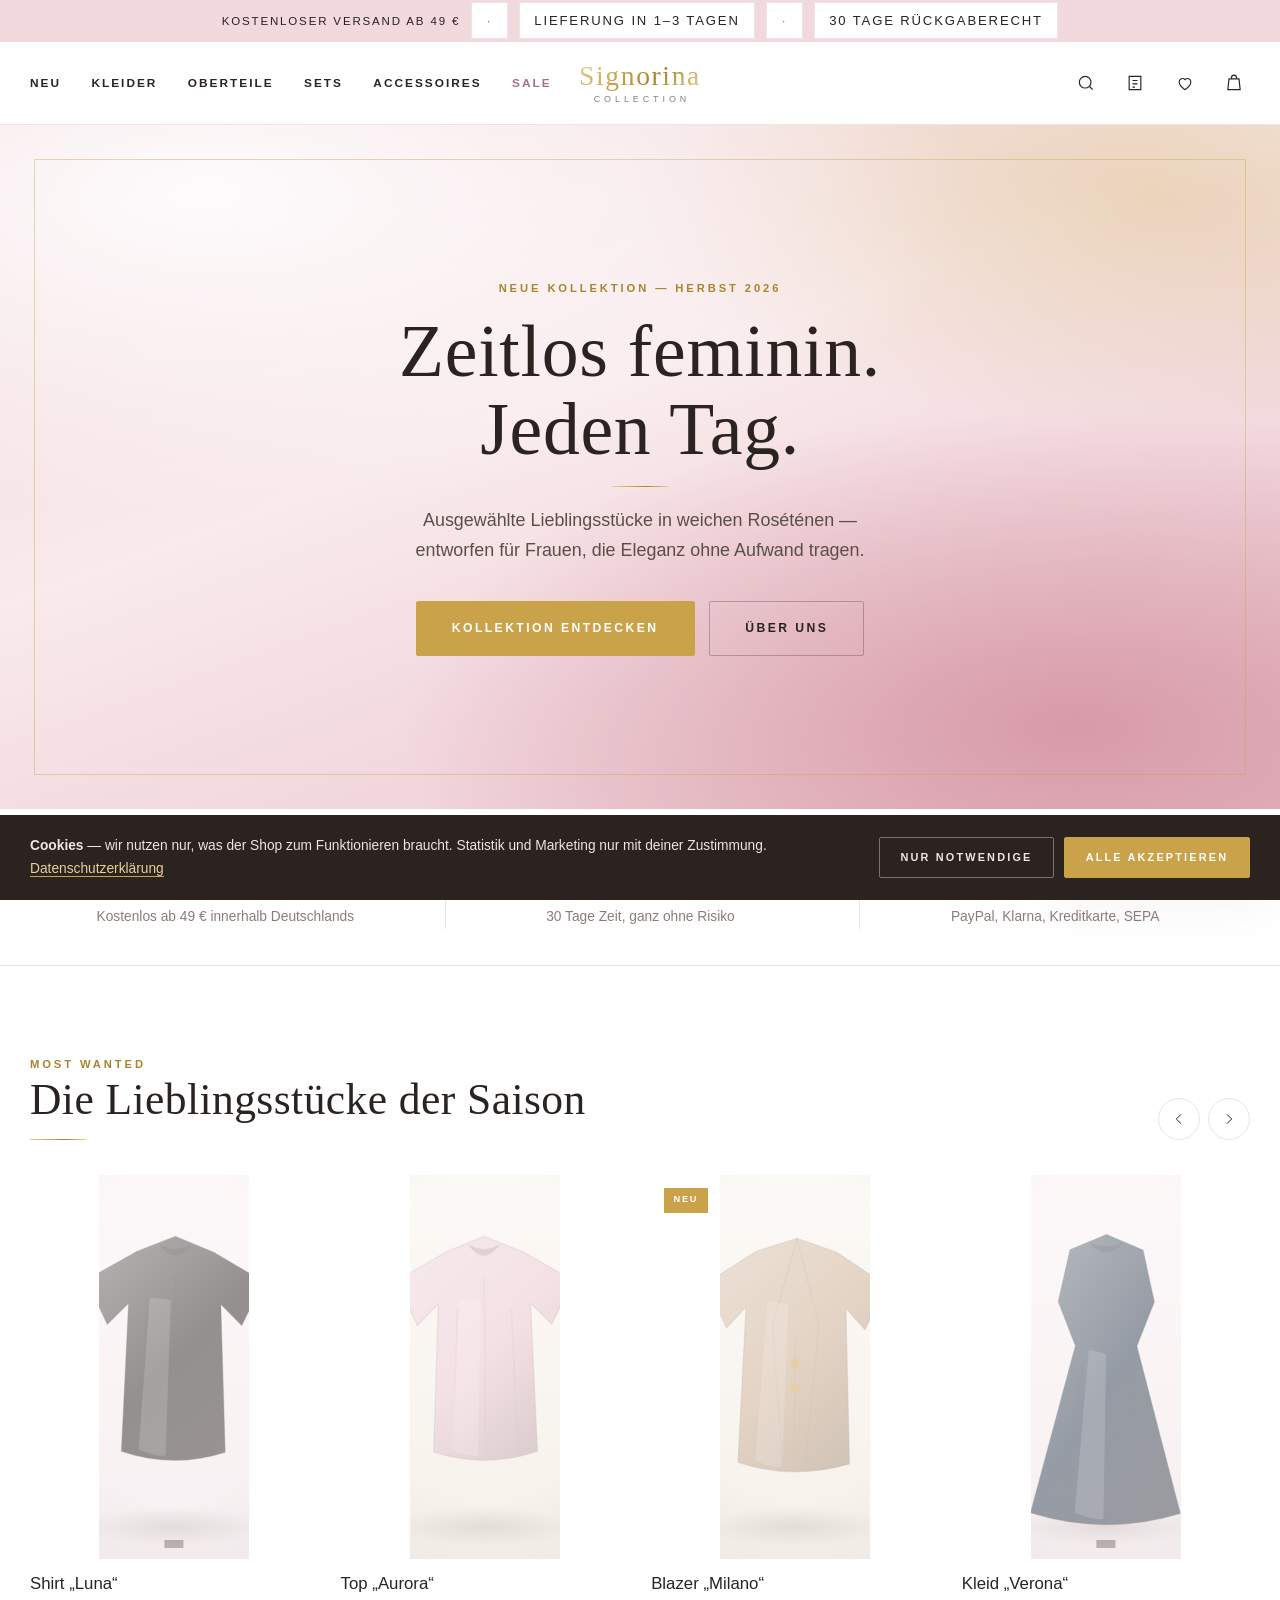
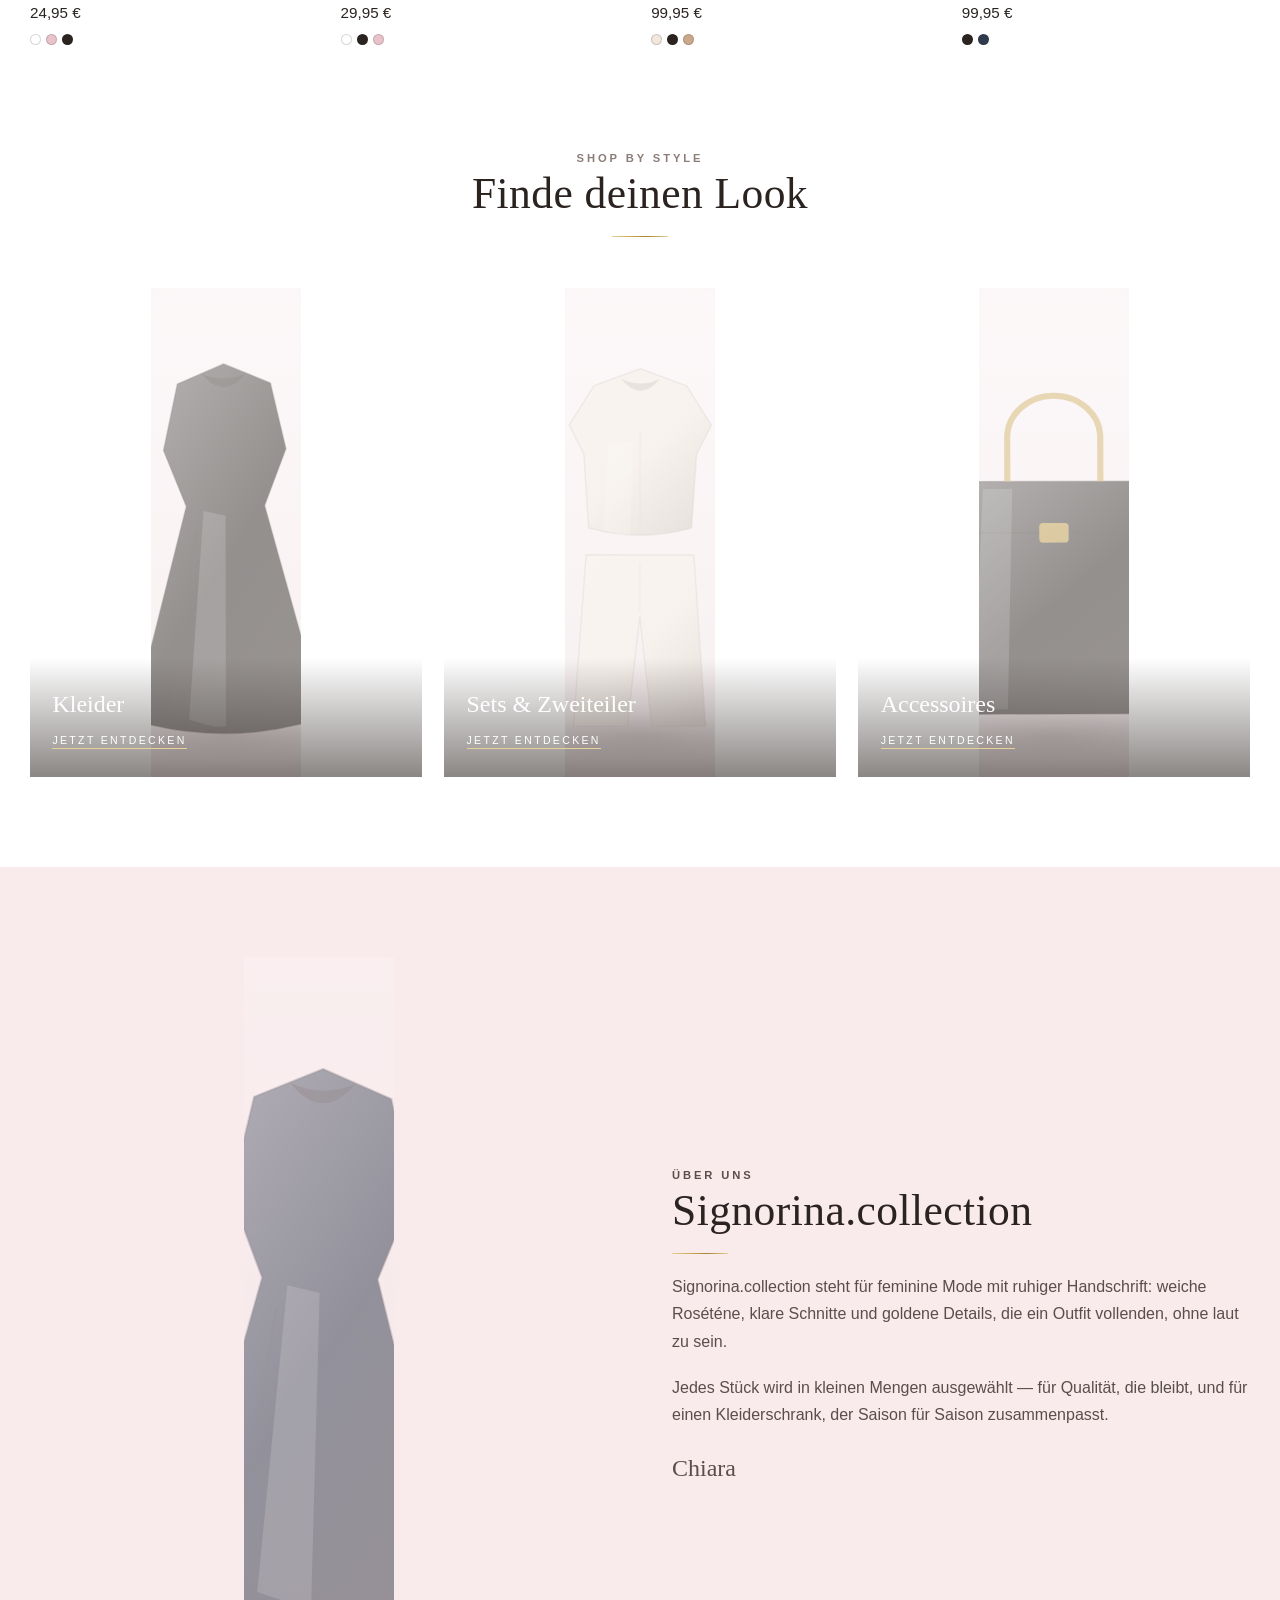
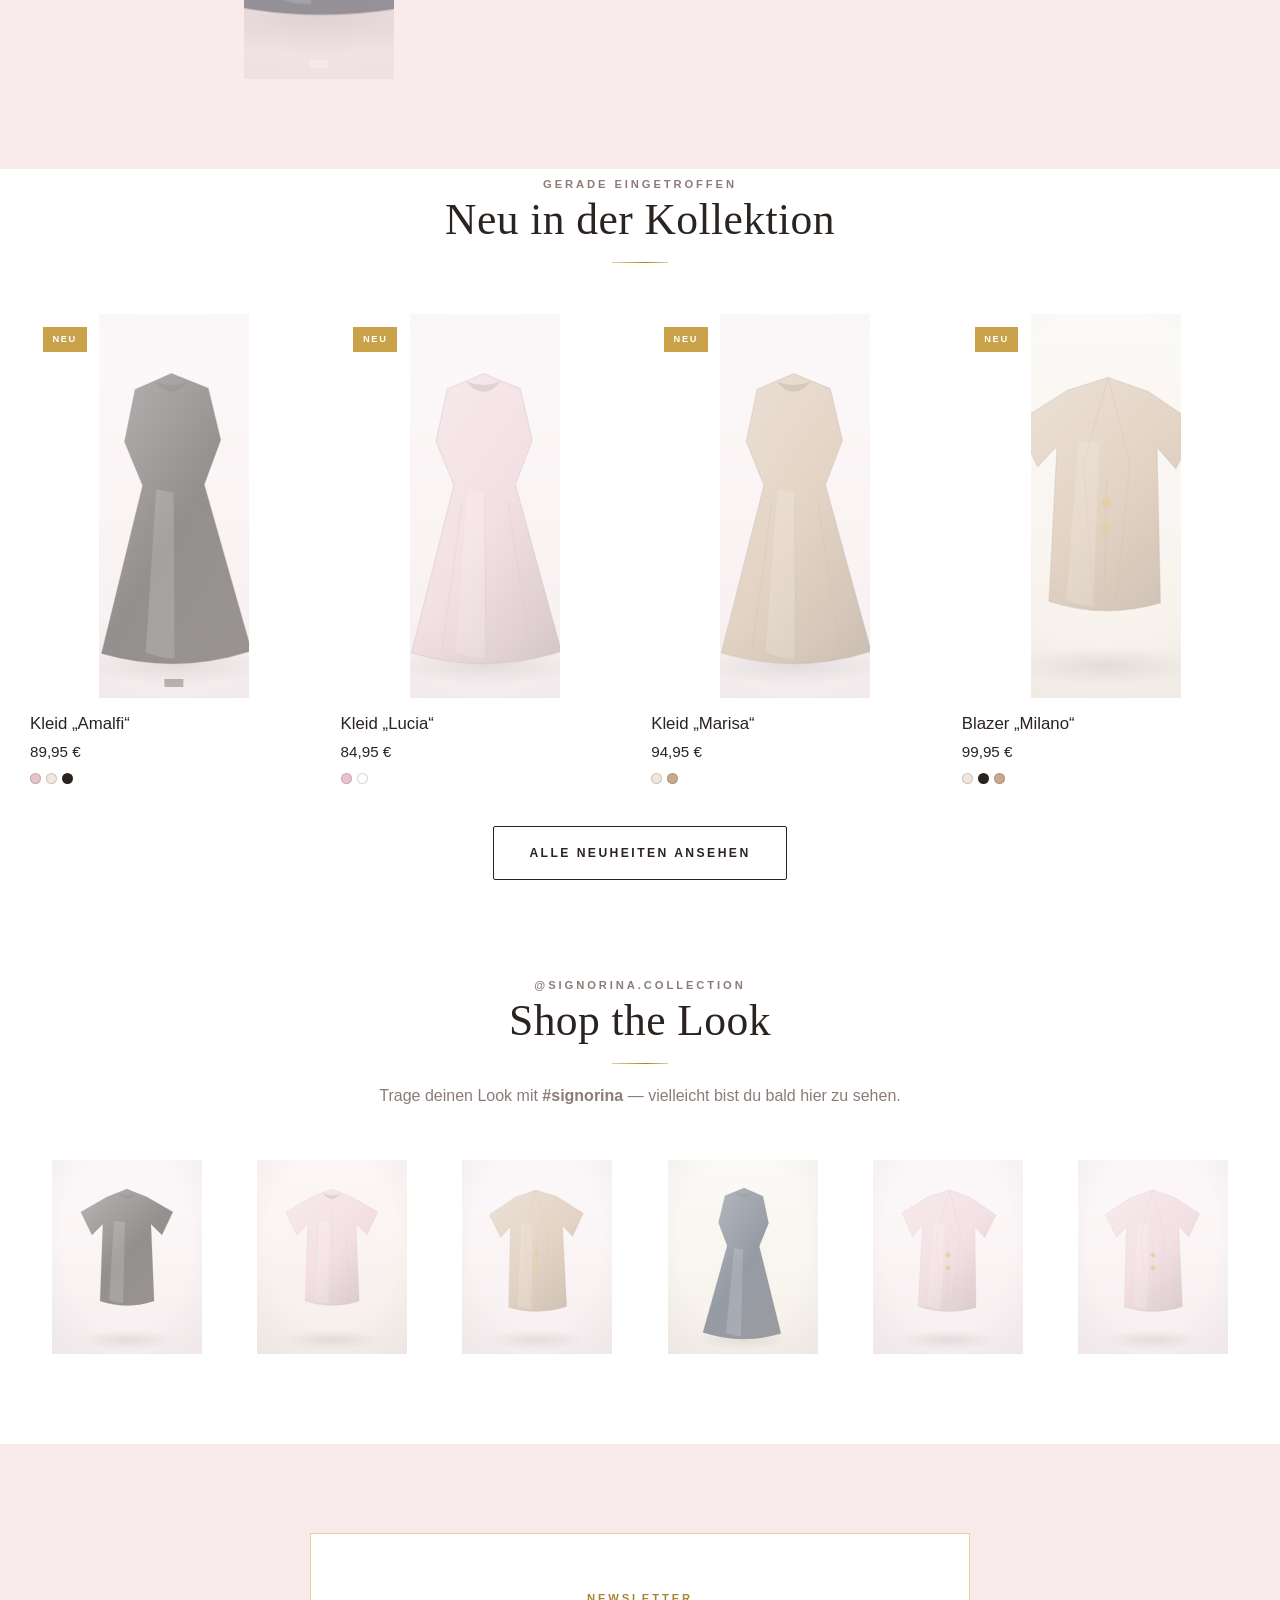
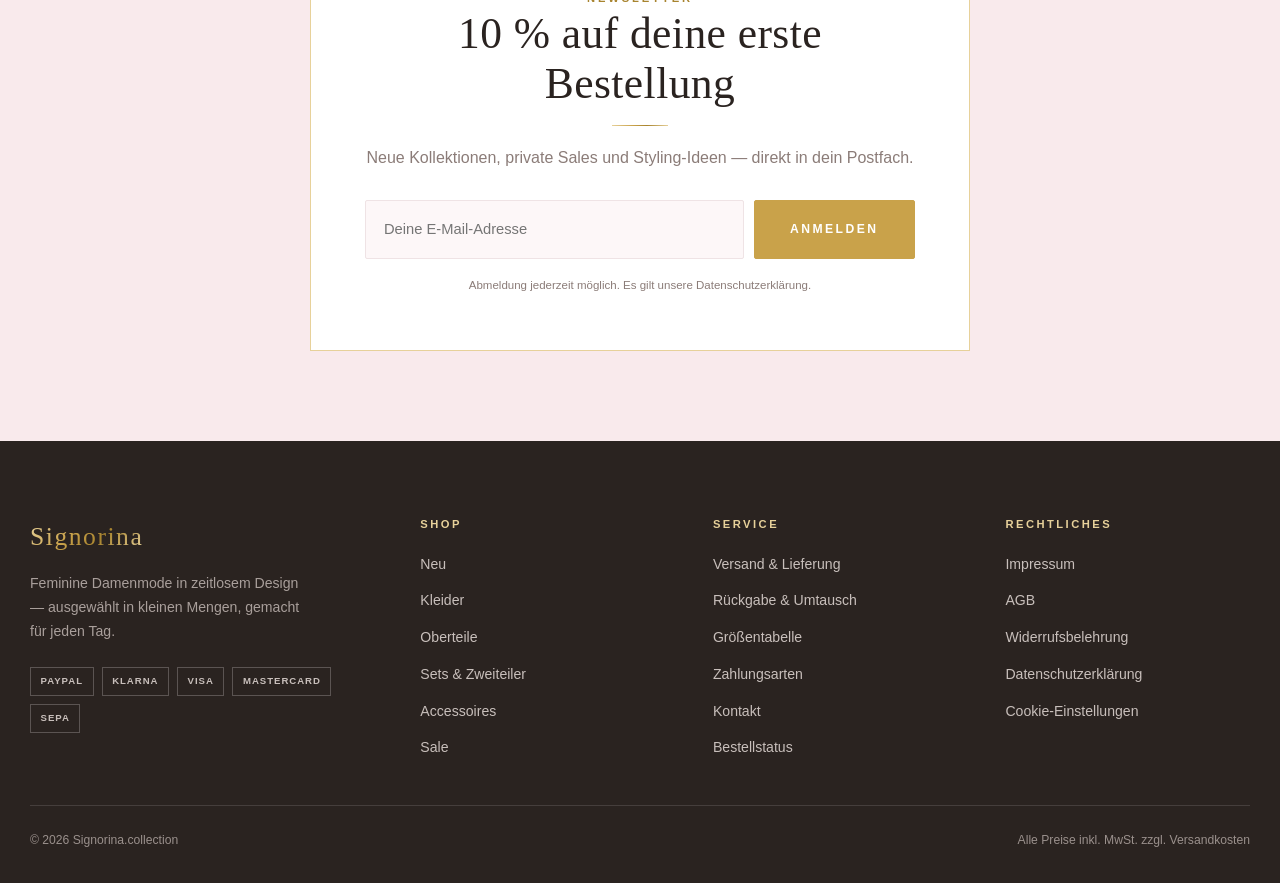
==== commit 02082265: "Vollstaendiger Shop: Warenkorb, Kasse, Bestellstatus, Merkliste, Suche, Service Neue Seiten: warenko" ====
--- a/index.html
+++ b/index.html
@@ -8,7 +8,7 @@
 <meta name="robots" content="noindex, nofollow">
 <meta name="theme-color" content="#F9EAEC">
 <link rel="icon" href="data:image/svg+xml,%3Csvg xmlns='http://www.w3.org/2000/svg' viewBox='0 0 64 64'%3E%3Crect width='64' height='64' rx='14' fill='%23F9EAEC'/%3E%3Ctext x='32' y='45' font-family='Georgia,serif' font-size='38' fill='%23C9A24A' text-anchor='middle'%3ES%3C/text%3E%3C/svg%3E">
-<link rel="stylesheet" href="assets/style.css?v=3">
+<link rel="stylesheet" href="assets/style.css?v=8">
 </head>
 
 <body>
@@ -89,17 +89,17 @@
 
       <div class="styles">
         <a href="kategorie.html?c=kleider" class="style-tile"><figure style="margin:0">
-          <div class="ph ph--rose" data-ph="Kategoriebild"><svg><use href="#ic-dress"/></svg></div>
+          <div class="ph ph-art" data-cat-art="kleider"></div>
           <figcaption><strong>Kleider</strong><span>Jetzt entdecken</span></figcaption>
         </figure></a>
 
         <a href="kategorie.html?c=sets" class="style-tile"><figure style="margin:0">
-          <div class="ph ph--sage" data-ph="Kategoriebild"><svg><use href="#ic-hanger"/></svg></div>
+          <div class="ph ph-art" data-cat-art="sets"></div>
           <figcaption><strong>Sets &amp; Zweiteiler</strong><span>Jetzt entdecken</span></figcaption>
         </figure></a>
 
         <a href="kategorie.html?c=accessoires" class="style-tile"><figure style="margin:0">
-          <div class="ph ph--camel" data-ph="Kategoriebild"><svg><use href="#ic-bag"/></svg></div>
+          <div class="ph ph-art" data-cat-art="accessoires"></div>
           <figcaption><strong>Accessoires</strong><span>Jetzt entdecken</span></figcaption>
         </figure></a>
       </div>
@@ -109,7 +109,7 @@
   <!-- ===== Markengeschichte ===== -->
   <section class="section story" id="story">
     <div class="wrap story-grid">
-      <div class="ph ph--ink" data-ph="Markenbild"><svg><use href="#ic-hanger"/></svg></div>
+      <div class="ph ph-art" data-story-art></div>
       <div class="story-text">
         <p class="eyebrow">Über uns</p>
         <h2>Signorina.collection</h2>
@@ -154,12 +154,12 @@
       </div>
 
       <div class="ig-grid">
-        <a href="#" class="ig-item"><div class="ph ph--rose" data-ph="Instagram"><svg><use href="#ic-dress"/></svg></div></a>
-        <a href="#" class="ig-item"><div class="ph ph--camel" data-ph="Instagram"><svg><use href="#ic-blouse"/></svg></div></a>
-        <a href="#" class="ig-item"><div class="ph ph--sage" data-ph="Instagram"><svg><use href="#ic-bag"/></svg></div></a>
-        <a href="#" class="ig-item"><div class="ph ph--ink" data-ph="Instagram"><svg><use href="#ic-hanger"/></svg></div></a>
-        <a href="#" class="ig-item"><div class="ph ph--gold" data-ph="Instagram"><svg><use href="#ic-dress"/></svg></div></a>
-        <a href="#" class="ig-item"><div class="ph ph--rose" data-ph="Instagram"><svg><use href="#ic-blouse"/></svg></div></a>
+        <a href="#" class="ig-item"><div class="ph ph-art" data-ig-art></div></a>
+        <a href="#" class="ig-item"><div class="ph ph-art" data-ig-art></div></a>
+        <a href="#" class="ig-item"><div class="ph ph-art" data-ig-art></div></a>
+        <a href="#" class="ig-item"><div class="ph ph-art" data-ig-art></div></a>
+        <a href="#" class="ig-item"><div class="ph ph-art" data-ig-art></div></a>
+        <a href="#" class="ig-item"><div class="ph ph-art" data-ig-art></div></a>
       </div>
     </div>
   </section>
@@ -187,7 +187,8 @@
 
 <div id="site-footer"></div>
 
-<script src="assets/shop.js?v=3"></script>
+<script src="assets/art.js?v=8"></script>
+<script src="assets/shop.js?v=8"></script>
 <script>
 Shop.mountChrome({ active: null });
 
@@ -215,6 +216,26 @@
 });
 
 /* --- Newsletter (Vorschau: keine echte Anmeldung) --- */
+
+/* --- Feste Bildflächen mit echten Artikeln der Kollektion füllen --- */
+function fill(sel, list) {
+  var nodes = document.querySelectorAll(sel);
+  Array.prototype.forEach.call(nodes, function (el, i) {
+    var p = list[i % list.length];
+    if (!p) return;
+    el.innerHTML = Art.forProduct(p, Shop.tileColor(p),
+      Shop.COLORS[Shop.tileColor(p)] || '#E9C3CB', 'tile' + i);
+  });
+}
+['kleider', 'sets', 'accessoires'].forEach(function (c) {
+  fill('[data-cat-art="' + c + '"]', Shop.byCategory(c));
+});
+fill('[data-story-art]', Shop.byCategory('kleider').slice(2));
+fill('[data-ig-art]', Shop.PRODUCTS.slice().sort(function (a, b) {
+  return (b.rating * b.reviews) - (a.rating * a.reviews);
+}));
+Shop.refreshBadges();
+
 document.getElementById('news-form').addEventListener('submit', function (e) {
   e.preventDefault();
   this.reset();
--- a/assets/style.css
+++ b/assets/style.css
@@ -487,3 +487,274 @@
   padding:.55rem .9rem;box-shadow:var(--shadow-md);
 }
 @media print{.draft-badge{display:none}}
+
+/* =========================================================
+   Abbildungen (art.js)
+   ========================================================= */
+.ph-art{background:none}
+.ph-art .art{width:100%;height:100%;display:block}
+
+/* Merkliste-Herz auf der Produktkarte */
+.wish-btn{
+  position:absolute;top:.7rem;right:.7rem;z-index:3;
+  width:34px;height:34px;border:0;border-radius:50%;
+  background:rgba(255,255,255,.86);backdrop-filter:blur(4px);
+  display:grid;place-items:center;color:var(--ink);
+  opacity:0;transform:translateY(-4px);
+  transition:opacity .2s,transform .2s,color .2s,background .2s;
+}
+.card-media:hover .wish-btn,.wish-btn:focus-visible,.wish-btn.on{opacity:1;transform:none}
+.wish-btn svg{width:17px;height:17px;fill:none;stroke:currentColor;stroke-width:1.6}
+.wish-btn:hover{color:var(--rose-700)}
+.wish-btn.on{color:var(--rose-700)}
+.wish-btn.on svg{fill:currentColor;stroke:currentColor}
+@media(hover:none){.wish-btn{opacity:1;transform:none}}
+
+/* =========================================================
+   Suche (Overlay)
+   ========================================================= */
+.search-overlay{
+  position:fixed;inset:0;z-index:100;background:rgba(42,35,32,.42);
+  backdrop-filter:blur(3px);overflow-y:auto;padding:0 0 3rem;
+}
+.search-panel{background:var(--bg);padding-bottom:2rem}
+.search-form{
+  display:flex;align-items:center;gap:.8rem;
+  width:min(1220px,100% - 2.5rem);margin-inline:auto;
+  padding:1.4rem 0;border-bottom:1px solid var(--line);
+}
+.search-ico{width:20px;height:20px;flex:0 0 auto;stroke:var(--gold-deep);fill:none;stroke-width:1.5}
+.search-form input{
+  flex:1;border:0;font:inherit;font-family:var(--font-display);
+  font-size:clamp(1.3rem,3vw,2rem);background:none;color:var(--ink);padding:.2rem 0;
+}
+.search-form input:focus{outline:none}
+.search-close{
+  background:none;border:0;font-size:1.9rem;line-height:1;color:var(--muted);
+  padding:0 .3rem;transition:color .2s;
+}
+.search-close:hover{color:var(--ink)}
+.search-results{width:min(1220px,100% - 2.5rem);margin:1.8rem auto 0}
+.search-hint,.search-count{color:var(--muted);font-size:.88rem;margin-bottom:1.4rem}
+
+/* =========================================================
+   Cookie-Hinweis
+   ========================================================= */
+.cookie-bar{
+  position:fixed;left:0;right:0;bottom:0;z-index:95;
+  background:var(--ink);color:#EDE6E3;
+  transform:translateY(110%);transition:transform .35s cubic-bezier(.2,.8,.3,1);
+}
+.cookie-bar.show{transform:none}
+.cookie-inner{
+  width:min(1220px,100% - 2.5rem);margin-inline:auto;
+  padding:1.2rem 0;display:flex;align-items:center;gap:1.4rem;flex-wrap:wrap;
+}
+.cookie-inner p{font-size:.86rem;flex:1 1 320px;margin:0}
+.cookie-inner a{border-bottom:1px solid var(--gold);color:var(--gold-light)}
+.cookie-actions{display:flex;gap:.6rem;flex-wrap:wrap}
+.btn-sm{padding:.65rem 1.3rem;font-size:.68rem}
+.cookie-bar .btn-ghost-light{color:#EDE6E3;border-color:rgba(237,230,227,.4)}
+.cookie-bar .btn-ghost-light:hover{border-color:#EDE6E3;background:rgba(237,230,227,.08)}
+
+/* =========================================================
+   Warenkorb
+   ========================================================= */
+.cart-layout{display:grid;grid-template-columns:1fr 360px;gap:clamp(1.8rem,4vw,3.2rem);align-items:start}
+@media(max-width:900px){.cart-layout{grid-template-columns:1fr}}
+
+.cart-line{
+  display:grid;grid-template-columns:96px 1fr auto;gap:1.2rem;
+  padding:1.4rem 0;border-bottom:1px solid var(--line);align-items:start;
+}
+.cart-line .ph{aspect-ratio:3/4;width:96px}
+.cart-line h3{font-family:var(--font-body);font-size:1rem;font-weight:500}
+.cart-line .variant{font-size:.82rem;color:var(--muted);margin-top:.3rem}
+.cart-line .line-actions{display:flex;align-items:center;gap:1rem;margin-top:.8rem;flex-wrap:wrap}
+.cart-line .line-sum{text-align:right;font-size:1rem;white-space:nowrap}
+.cart-line .unit{display:block;font-size:.76rem;color:var(--muted);margin-top:.2rem}
+.link-plain{
+  background:none;border:0;padding:0;font-size:.78rem;color:var(--muted);
+  border-bottom:1px solid var(--line);transition:color .2s,border-color .2s;
+}
+.link-plain:hover{color:var(--rose-700);border-color:var(--rose-300)}
+@media(max-width:560px){
+  .cart-line{grid-template-columns:76px 1fr;gap:.9rem}
+  .cart-line .ph{width:76px}
+  .cart-line .line-sum{grid-column:2;text-align:left;margin-top:.6rem}
+}
+
+.summary{
+  border:1px solid var(--line);padding:1.6rem;background:var(--rose-050);
+  position:sticky;top:104px;
+}
+.summary h2{font-size:1.3rem;margin-bottom:1.2rem}
+.sum-row{display:flex;justify-content:space-between;gap:1rem;font-size:.9rem;padding:.45rem 0}
+.sum-row.total{
+  border-top:1px solid var(--line);margin-top:.7rem;padding-top:.9rem;
+  font-size:1.15rem;font-family:var(--font-display);
+}
+.sum-note{font-size:.74rem;color:var(--muted);margin-top:.5rem}
+.free-hint{
+  background:#fff;border:1px solid var(--gold-light);padding:.75rem .9rem;
+  font-size:.8rem;margin-bottom:1.1rem;
+}
+.free-hint b{color:var(--gold-deep)}
+.free-bar{height:3px;background:var(--rose-200);margin-top:.6rem;overflow:hidden}
+.free-bar i{display:block;height:100%;background:var(--gold-grad)}
+
+.empty-state{text-align:center;padding:clamp(3rem,8vw,6rem) 1rem}
+.empty-state svg{width:52px;height:52px;margin:0 auto 1.4rem;stroke:var(--rose-300);fill:none;stroke-width:1.2}
+.empty-state p{color:var(--muted);margin:.6rem 0 1.8rem}
+
+/* =========================================================
+   Kasse
+   ========================================================= */
+.steps{display:flex;gap:.5rem;justify-content:center;margin-bottom:clamp(2rem,4vw,3rem);flex-wrap:wrap}
+.step{
+  display:flex;align-items:center;gap:.5rem;font-size:.72rem;
+  letter-spacing:.14em;text-transform:uppercase;color:var(--muted);
+}
+.step i{
+  width:24px;height:24px;border-radius:50%;border:1px solid var(--line);
+  display:grid;place-items:center;font-size:.72rem;font-style:normal;background:#fff;
+}
+.step[aria-current="step"]{color:var(--ink);font-weight:600}
+.step[aria-current="step"] i{background:var(--gold);border-color:var(--gold);color:#fff}
+.step.done i{background:var(--rose-200);border-color:var(--rose-200);color:var(--ink)}
+.step-sep{color:var(--rose-300);align-self:center}
+@media(max-width:640px){.step span{display:none}.step-sep{display:none}}
+
+.field{margin-bottom:1.1rem}
+.field label{
+  display:block;font-size:.7rem;letter-spacing:.16em;text-transform:uppercase;
+  color:var(--muted);margin-bottom:.4rem;
+}
+.field input,.field select,.field textarea{
+  width:100%;padding:.85rem 1rem;border:1px solid var(--line);border-radius:var(--radius);
+  font:inherit;font-size:.94rem;background:#fff;color:var(--ink);
+}
+.field input:focus,.field select:focus,.field textarea:focus{outline:none;border-color:var(--gold)}
+.field input[aria-invalid="true"]{border-color:var(--rose-700);background:#FFF7F8}
+.field .err{font-size:.74rem;color:var(--rose-700);margin-top:.35rem;display:block}
+.field-row{display:grid;grid-template-columns:1fr 1fr;gap:1rem}
+.field-row.narrow{grid-template-columns:120px 1fr}
+@media(max-width:560px){.field-row,.field-row.narrow{grid-template-columns:1fr}}
+
+.pay-option,.ship-option{
+  display:flex;gap:.9rem;align-items:flex-start;padding:1rem;
+  border:1px solid var(--line);margin-bottom:.7rem;cursor:pointer;
+  transition:border-color .2s,background .2s;
+}
+.pay-option:hover,.ship-option:hover{border-color:var(--gold-light)}
+.pay-option input,.ship-option input{margin-top:.25rem;accent-color:var(--gold-deep)}
+.pay-option.sel,.ship-option.sel{border-color:var(--gold);background:var(--rose-050)}
+.pay-option strong,.ship-option strong{display:block;font-size:.92rem;font-weight:600}
+.pay-option span,.ship-option span{font-size:.8rem;color:var(--muted)}
+.ship-option .price{margin-left:auto;font-size:.9rem;white-space:nowrap}
+
+.legal-note{font-size:.76rem;color:var(--muted);margin-top:1rem;line-height:1.6}
+.legal-note a{border-bottom:1px solid var(--rose-300)}
+.review-block{border:1px solid var(--line);padding:1.3rem;margin-bottom:1.1rem}
+.review-block h3{font-family:var(--font-body);font-size:.72rem;letter-spacing:.16em;
+  text-transform:uppercase;color:var(--muted);margin-bottom:.7rem;font-weight:600}
+.review-block p{font-size:.92rem}
+.review-block .edit{float:right;font-size:.74rem}
+
+/* =========================================================
+   Danke / Bestellstatus
+   ========================================================= */
+.confirm{text-align:center;max-width:640px;margin:0 auto}
+.confirm .seal{
+  width:64px;height:64px;border-radius:50%;background:var(--rose-100);
+  display:grid;place-items:center;margin:0 auto 1.5rem;
+}
+.confirm .seal svg{width:30px;height:30px;stroke:var(--gold-deep);fill:none;stroke-width:1.6}
+.order-no{
+  display:inline-block;font-family:var(--font-display);font-size:1.5rem;
+  letter-spacing:.08em;background:var(--rose-050);border:1px solid var(--gold-light);
+  padding:.7rem 1.4rem;margin:1.2rem 0;
+}
+.timeline{display:grid;gap:0;margin:2rem 0;text-align:left}
+.tl-step{display:grid;grid-template-columns:28px 1fr;gap:1rem;padding-bottom:1.6rem;position:relative}
+.tl-step:not(:last-child)::before{
+  content:"";position:absolute;left:13px;top:26px;bottom:0;width:1px;background:var(--line);
+}
+.tl-step i{
+  width:28px;height:28px;border-radius:50%;border:1px solid var(--line);background:#fff;
+  display:grid;place-items:center;font-style:normal;font-size:.7rem;color:var(--muted);z-index:1;
+}
+.tl-step.done i{background:var(--gold);border-color:var(--gold);color:#fff}
+.tl-step strong{display:block;font-size:.94rem}
+.tl-step span{font-size:.82rem;color:var(--muted)}
+
+/* =========================================================
+   Serviceseiten
+   ========================================================= */
+.doc-layout{display:grid;grid-template-columns:230px 1fr;gap:clamp(2rem,5vw,4rem);align-items:start}
+@media(max-width:860px){.doc-layout{grid-template-columns:1fr}}
+.doc-nav{position:sticky;top:104px}
+.doc-nav h4{
+  font-size:.68rem;letter-spacing:.2em;text-transform:uppercase;color:var(--muted);
+  margin:0 0 .9rem;font-weight:600;
+}
+.doc-nav ul{list-style:none;margin:0 0 1.8rem;padding:0;display:grid;gap:.15rem}
+.doc-nav a{
+  display:block;padding:.5rem .8rem;font-size:.88rem;color:var(--ink-soft);
+  border-left:2px solid transparent;transition:all .2s;
+}
+.doc-nav a:hover{color:var(--ink);background:var(--rose-050)}
+.doc-nav a.active{border-left-color:var(--gold);color:var(--ink);background:var(--rose-050);font-weight:600}
+@media(max-width:860px){
+  .doc-nav{position:static}
+  .doc-nav ul{grid-auto-flow:column;grid-auto-columns:max-content;overflow-x:auto;gap:.4rem}
+  .doc-nav a{border-left:0;border-bottom:2px solid transparent;white-space:nowrap}
+  .doc-nav a.active{border-left:0;border-bottom-color:var(--gold)}
+}
+.doc-body{max-width:70ch}
+.doc-body h1{font-size:clamp(1.9rem,4vw,2.8rem);margin-bottom:.4rem}
+.doc-body h2{font-size:1.3rem;margin:2.2rem 0 .8rem}
+.doc-body p,.doc-body li{color:var(--ink-soft);font-size:.95rem}
+.doc-body p+p{margin-top:.9rem}
+.doc-body ul,.doc-body ol{margin:.8rem 0;padding-left:1.3rem}
+.doc-body li{margin-bottom:.4rem}
+.doc-body table{width:100%;border-collapse:collapse;margin:1.2rem 0;font-size:.9rem}
+.doc-body th,.doc-body td{border:1px solid var(--line);padding:.7rem .9rem;text-align:left}
+.doc-body th{background:var(--rose-050);font-weight:600}
+.doc-table-wrap{overflow-x:auto}
+.todo{
+  background:var(--rose-050);border-left:3px solid var(--gold);
+  padding:1rem 1.2rem;margin:1.4rem 0;font-size:.88rem;color:var(--ink-soft);
+}
+.todo strong{color:var(--ink)}
+
+/* =========================================================
+   404
+   ========================================================= */
+.nf{text-align:center;padding:clamp(3rem,10vw,7rem) 0}
+.nf .code{
+  font-family:var(--font-display);font-size:clamp(5rem,16vw,10rem);line-height:1;
+  background:var(--gold-grad);-webkit-background-clip:text;background-clip:text;color:transparent;
+}
+
+/* =========================================================
+   Grid-Kinder duerfen schrumpfen
+   Ohne min-width:0 behaelt ein Grid-Kind die Breite seines
+   Inhalts. Eine breite Tabelle oder eine seitlich scrollende
+   Navigation zieht dann die ganze Seite auf.
+   ========================================================= */
+.doc-layout > *,
+.cart-layout > *,
+.pdp > *,
+.story-grid > *,
+.gallery > *{min-width:0}
+.doc-nav ul{max-width:100%}
+.doc-body{width:100%}
+.doc-body table{table-layout:auto;min-width:520px}
+.thumbs{min-width:0}
+
+/* Nur fuer Screenreader — nimmt keinen Platz im Layout ein */
+.visually-hidden{
+  position:absolute;width:1px;height:1px;margin:-1px;padding:0;
+  overflow:hidden;clip:rect(0 0 0 0);white-space:nowrap;border:0;
+}
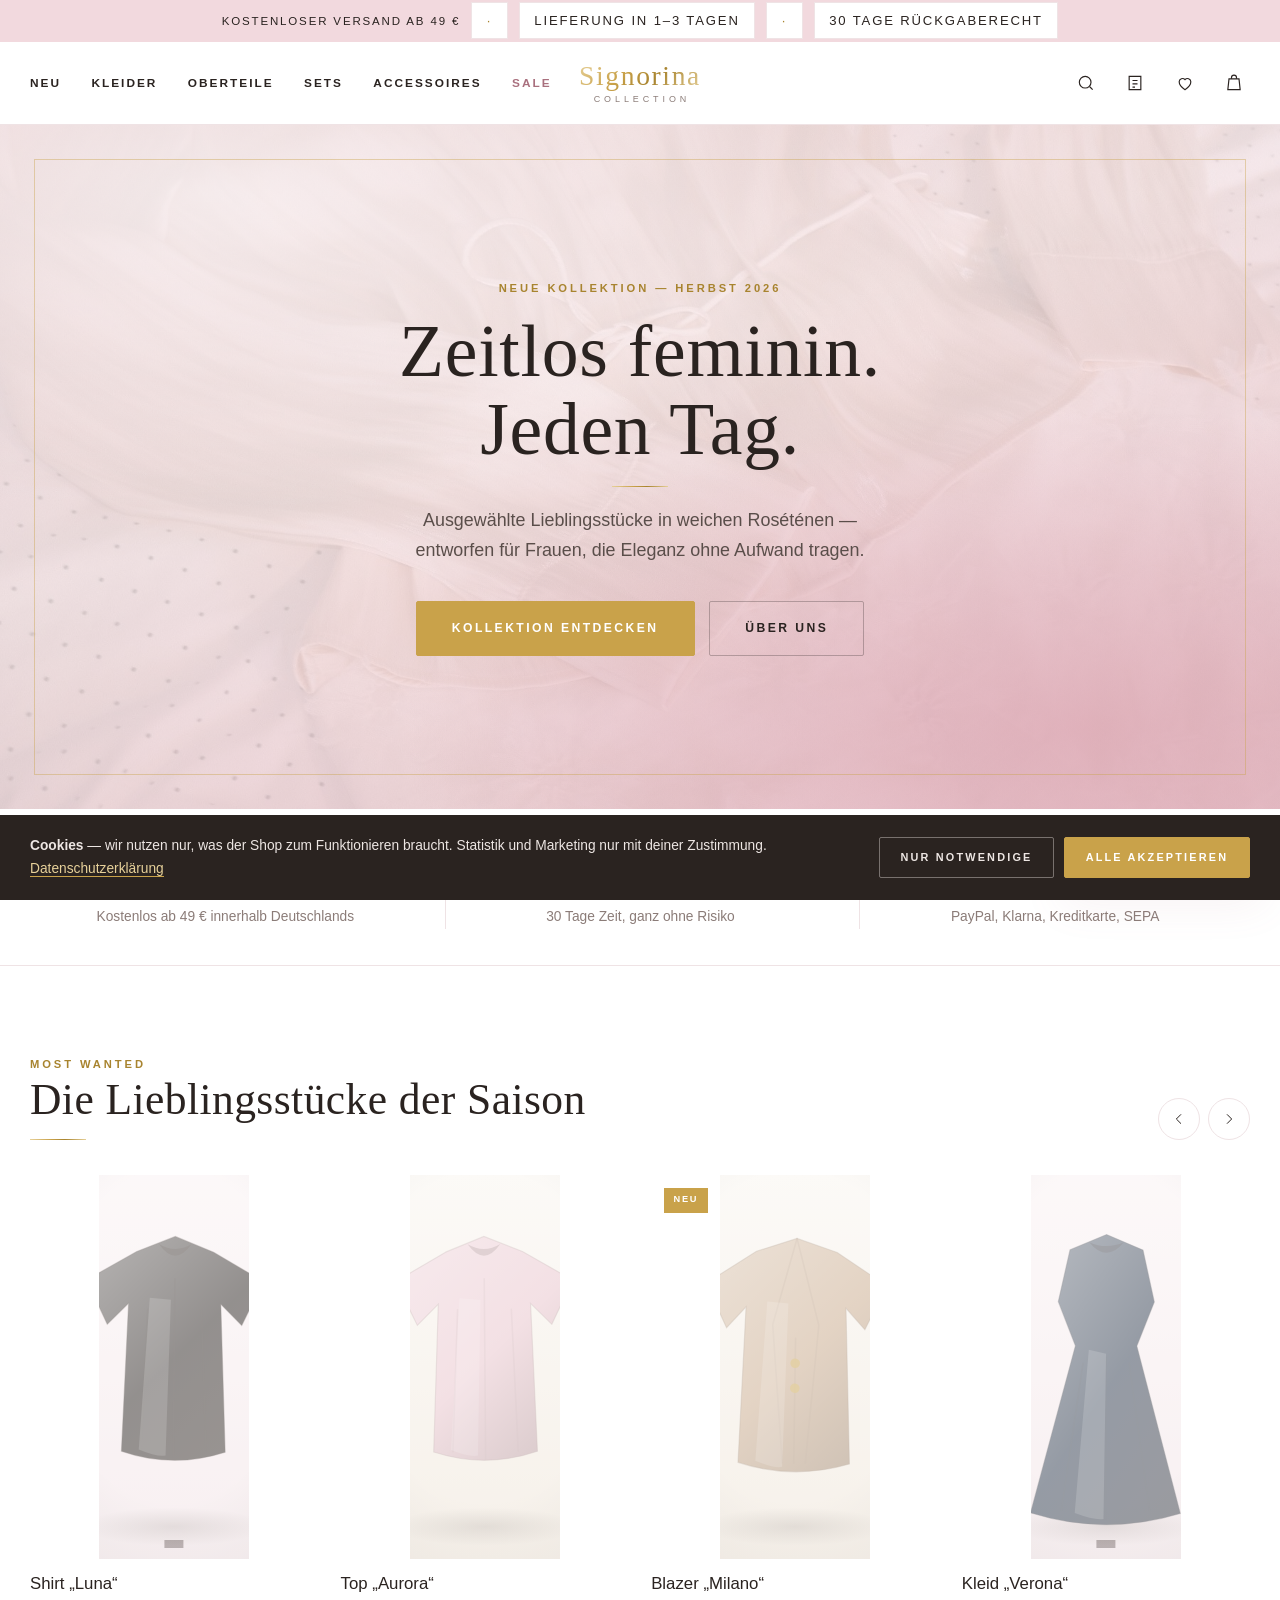
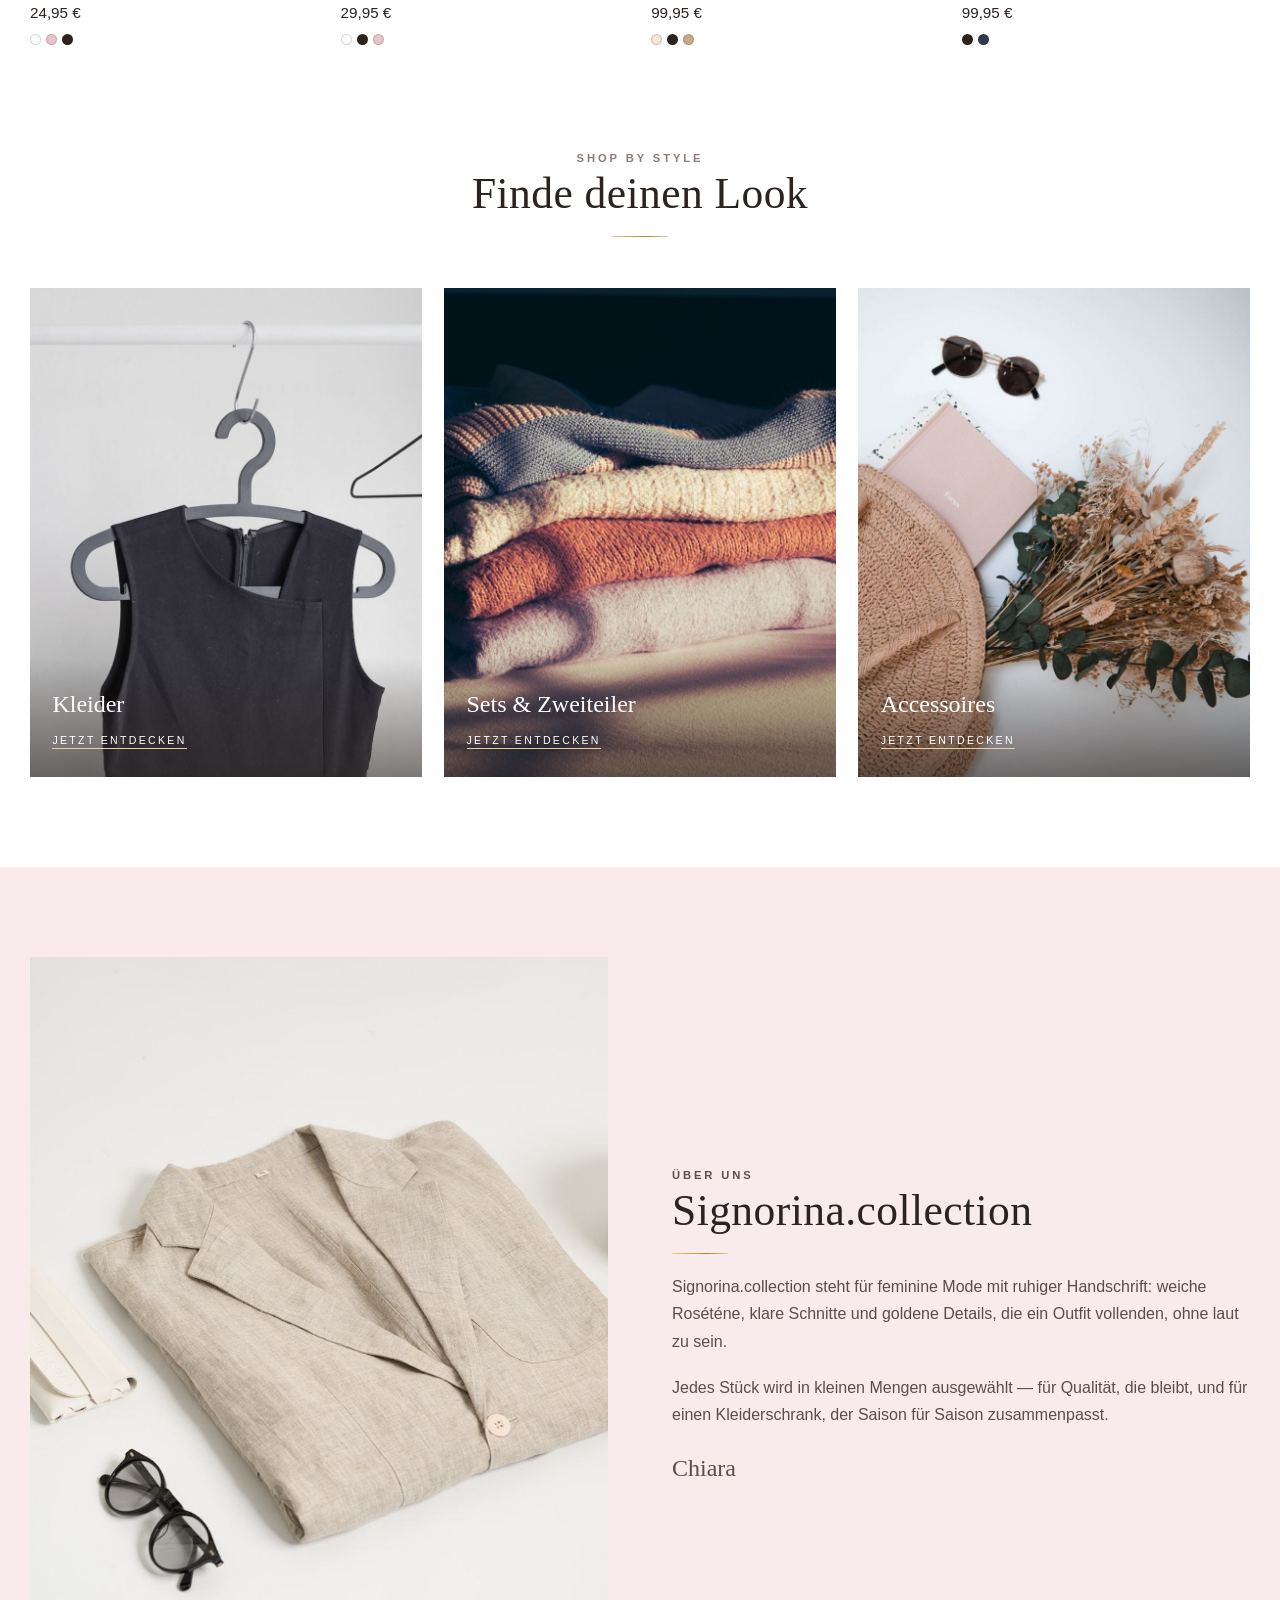
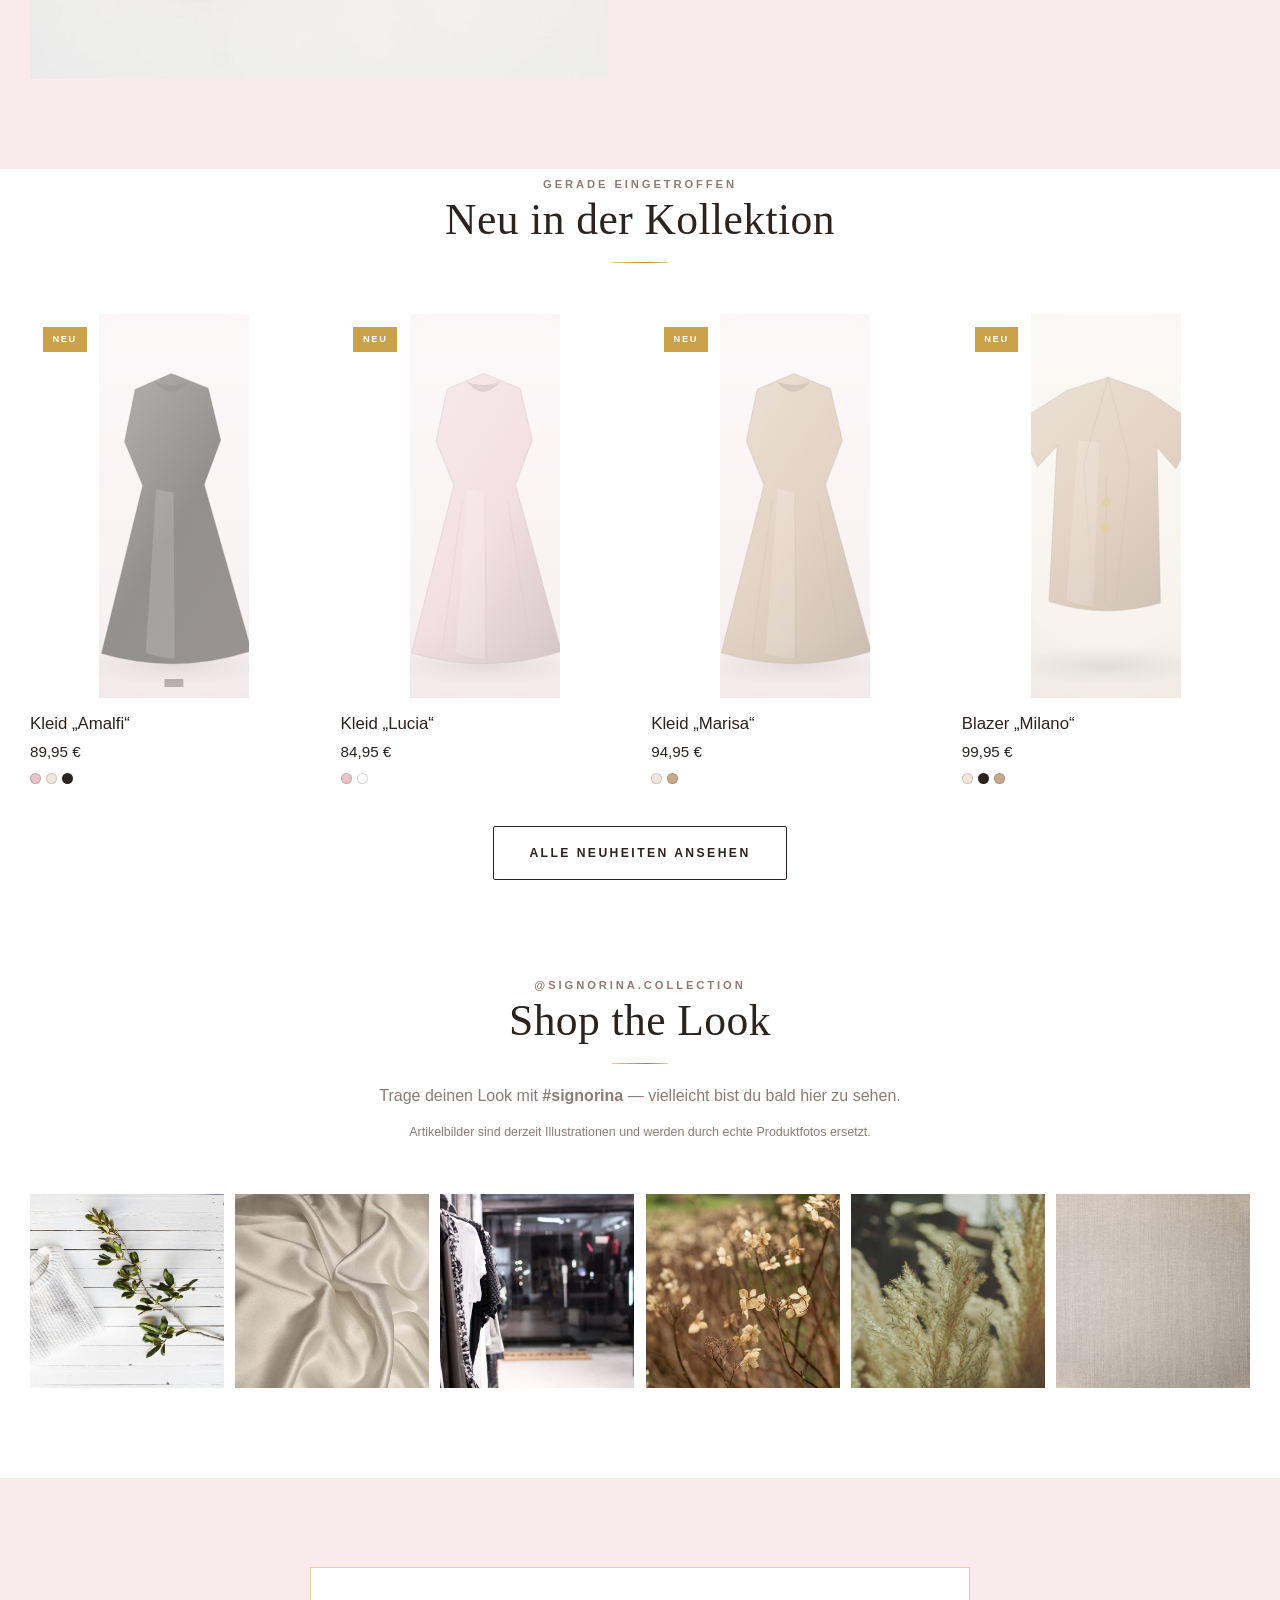
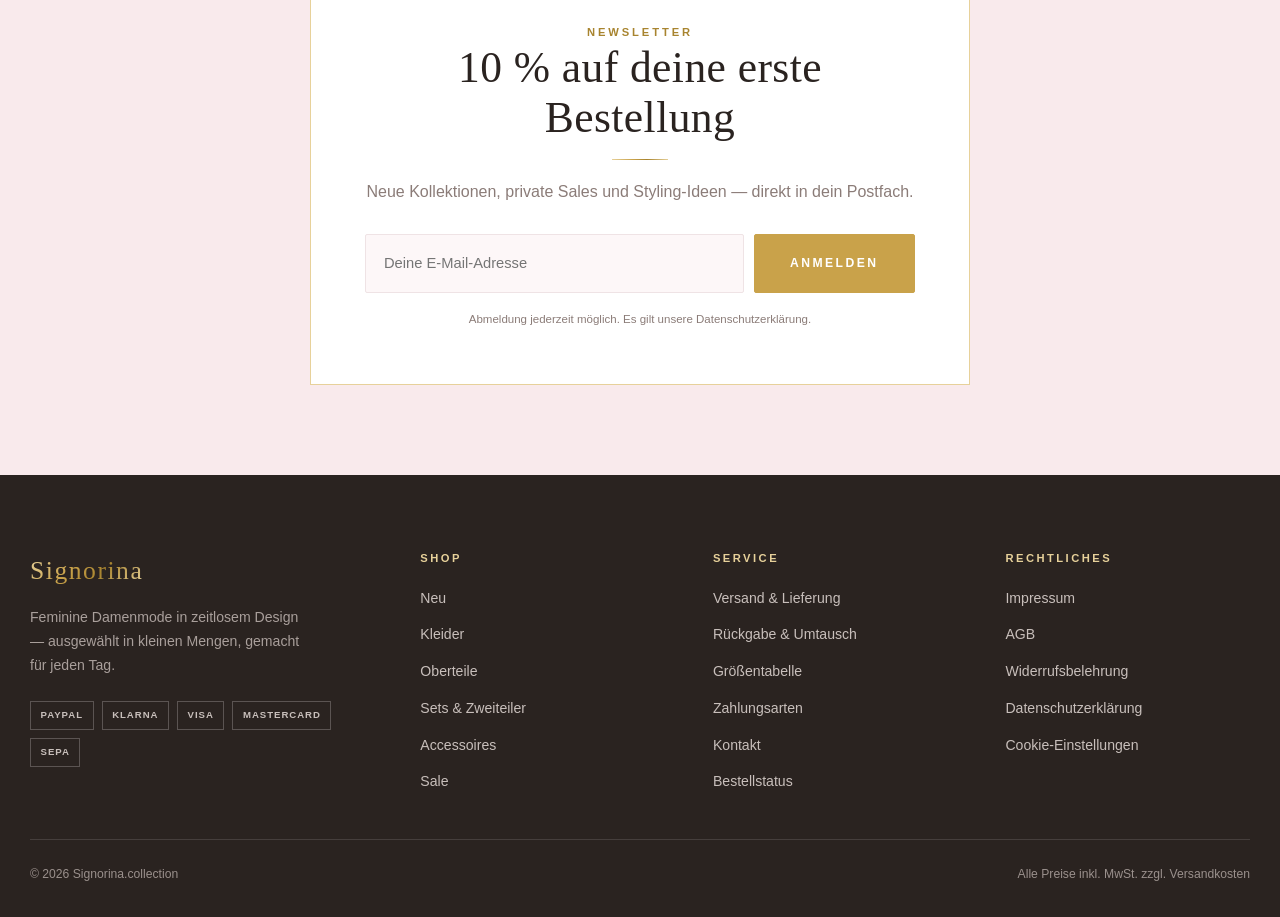
==== commit 2d31d17f: "Echte Fotos fuer Stimmung, Illustrationen bleiben fuer Ware Hero, drei Kategoriekacheln, Ueber-uns-B" ====
--- a/index.html
+++ b/index.html
@@ -8,7 +8,7 @@
 <meta name="robots" content="noindex, nofollow">
 <meta name="theme-color" content="#F9EAEC">
 <link rel="icon" href="data:image/svg+xml,%3Csvg xmlns='http://www.w3.org/2000/svg' viewBox='0 0 64 64'%3E%3Crect width='64' height='64' rx='14' fill='%23F9EAEC'/%3E%3Ctext x='32' y='45' font-family='Georgia,serif' font-size='38' fill='%23C9A24A' text-anchor='middle'%3ES%3C/text%3E%3C/svg%3E">
-<link rel="stylesheet" href="assets/style.css?v=8">
+<link rel="stylesheet" href="assets/style.css?v=9">
 </head>
 
 <body>
@@ -89,17 +89,17 @@
 
       <div class="styles">
         <a href="kategorie.html?c=kleider" class="style-tile"><figure style="margin:0">
-          <div class="ph ph-art" data-cat-art="kleider"></div>
+          <div class="ph-foto"><img src="bilder/kat-kleider.jpg" width="800" height="1000" loading="lazy" decoding="async" alt="Oberteil auf einem Buegel vor weisser Wand"></div>
           <figcaption><strong>Kleider</strong><span>Jetzt entdecken</span></figcaption>
         </figure></a>
 
         <a href="kategorie.html?c=sets" class="style-tile"><figure style="margin:0">
-          <div class="ph ph-art" data-cat-art="sets"></div>
+          <div class="ph-foto"><img src="bilder/kat-sets.jpg" width="800" height="1000" loading="lazy" decoding="async" alt="Gestapelte Strickteile im warmen Licht"></div>
           <figcaption><strong>Sets &amp; Zweiteiler</strong><span>Jetzt entdecken</span></figcaption>
         </figure></a>
 
         <a href="kategorie.html?c=accessoires" class="style-tile"><figure style="margin:0">
-          <div class="ph ph-art" data-cat-art="accessoires"></div>
+          <div class="ph-foto"><img src="bilder/kat-accessoires.jpg" width="800" height="1000" loading="lazy" decoding="async" alt="Hut, Sonnenbrille und Trockenblumen auf hellem Untergrund"></div>
           <figcaption><strong>Accessoires</strong><span>Jetzt entdecken</span></figcaption>
         </figure></a>
       </div>
@@ -109,7 +109,7 @@
   <!-- ===== Markengeschichte ===== -->
   <section class="section story" id="story">
     <div class="wrap story-grid">
-      <div class="ph ph-art" data-story-art></div>
+      <div class="ph-foto"><img src="bilder/story.jpg" width="800" height="1000" loading="lazy" decoding="async" alt="Zusammengelegtes Leinenhemd mit Brille und Wollknaeuel"></div>
       <div class="story-text">
         <p class="eyebrow">Über uns</p>
         <h2>Signorina.collection</h2>
@@ -151,15 +151,16 @@
         <h2>Shop the Look</h2>
         <hr class="rule">
         <p>Trage deinen Look mit <strong>#signorina</strong> — vielleicht bist du bald hier zu sehen.</p>
+        <p style="font-size:.78rem;margin-top:.8rem">Artikelbilder sind derzeit Illustrationen und werden durch echte Produktfotos ersetzt.</p>
       </div>
 
       <div class="ig-grid">
-        <a href="#" class="ig-item"><div class="ph ph-art" data-ig-art></div></a>
-        <a href="#" class="ig-item"><div class="ph ph-art" data-ig-art></div></a>
-        <a href="#" class="ig-item"><div class="ph ph-art" data-ig-art></div></a>
-        <a href="#" class="ig-item"><div class="ph ph-art" data-ig-art></div></a>
-        <a href="#" class="ig-item"><div class="ph ph-art" data-ig-art></div></a>
-        <a href="#" class="ig-item"><div class="ph ph-art" data-ig-art></div></a>
+        <a href="#" class="ig-item"><div class="ph-foto"><img src="bilder/ig-1.jpg" width="640" height="640" loading="lazy" decoding="async" alt="Weisser Strickpullover mit Zweig auf hellem Holz"></div></a>
+        <a href="#" class="ig-item"><div class="ph-foto"><img src="bilder/ig-2.jpg" width="640" height="640" loading="lazy" decoding="async" alt="Cremefarbener Seidenstoff in Falten"></div></a>
+        <a href="#" class="ig-item"><div class="ph-foto"><img src="bilder/ig-3.jpg" width="640" height="640" loading="lazy" decoding="async" alt="Kleiderstange in einer Boutique"></div></a>
+        <a href="#" class="ig-item"><div class="ph-foto"><img src="bilder/ig-4.jpg" width="640" height="640" loading="lazy" decoding="async" alt="Getrocknete Hortensien in warmem Licht"></div></a>
+        <a href="#" class="ig-item"><div class="ph-foto"><img src="bilder/ig-5.jpg" width="640" height="640" loading="lazy" decoding="async" alt="Pampasgras im Gegenlicht"></div></a>
+        <a href="#" class="ig-item"><div class="ph-foto"><img src="bilder/ig-6.jpg" width="640" height="640" loading="lazy" decoding="async" alt="Feine Leinenstruktur in Creme"></div></a>
       </div>
     </div>
   </section>
@@ -187,8 +188,8 @@
 
 <div id="site-footer"></div>
 
-<script src="assets/art.js?v=8"></script>
-<script src="assets/shop.js?v=8"></script>
+<script src="assets/art.js?v=9"></script>
+<script src="assets/shop.js?v=9"></script>
 <script>
 Shop.mountChrome({ active: null });
 
@@ -227,13 +228,6 @@
       Shop.COLORS[Shop.tileColor(p)] || '#E9C3CB', 'tile' + i);
   });
 }
-['kleider', 'sets', 'accessoires'].forEach(function (c) {
-  fill('[data-cat-art="' + c + '"]', Shop.byCategory(c));
-});
-fill('[data-story-art]', Shop.byCategory('kleider').slice(2));
-fill('[data-ig-art]', Shop.PRODUCTS.slice().sort(function (a, b) {
-  return (b.rating * b.reviews) - (a.rating * a.reviews);
-}));
 Shop.refreshBadges();
 
 document.getElementById('news-form').addEventListener('submit', function (e) {
--- a/assets/style.css
+++ b/assets/style.css
@@ -151,11 +151,15 @@
 .hero{
   position:relative;min-height:clamp(460px,76vh,720px);
   display:grid;place-items:center;text-align:center;overflow:hidden;
+  /* Foto ganz unten, darueber ein Rose-Schleier.
+     Der Schleier liegt bei 78-84 % — selbst ueber einer schwarzen
+     Bildstelle bleibt der Text bei rund 8:1 Kontrast lesbar. */
   background:
-    radial-gradient(110% 85% at 16% 10%,rgba(255,255,255,.9) 0%,rgba(255,255,255,0) 55%),
-    radial-gradient(85% 75% at 84% 88%,var(--rose-500) 0%,rgba(215,154,168,0) 62%),
-    radial-gradient(70% 60% at 90% 10%,rgba(201,162,74,.3) 0%,rgba(201,162,74,0) 58%),
-    linear-gradient(160deg,var(--rose-200) 0%,var(--rose-100) 42%,var(--rose-300) 100%);
+    radial-gradient(110% 85% at 16% 10%,rgba(255,255,255,.55) 0%,rgba(255,255,255,0) 55%),
+    radial-gradient(85% 75% at 84% 88%,rgba(215,154,168,.55) 0%,rgba(215,154,168,0) 62%),
+    linear-gradient(160deg,rgba(242,217,222,.84) 0%,rgba(249,234,236,.80) 42%,rgba(233,195,203,.84) 100%),
+    url("../bilder/hero.jpg") center/cover no-repeat,
+    var(--rose-100);
 }
 .hero::after{
   content:"";position:absolute;inset:clamp(14px,3vw,34px);
@@ -758,3 +762,16 @@
   position:absolute;width:1px;height:1px;margin:-1px;padding:0;
   overflow:hidden;clip:rect(0 0 0 0);white-space:nowrap;border:0;
 }
+
+/* =========================================================
+   Fotos in festen Bildflaechen
+   ========================================================= */
+.ph-foto{position:relative;overflow:hidden;background:var(--rose-100)}
+.ph-foto img{
+  width:100%;height:100%;object-fit:cover;display:block;
+  transition:transform .6s ease;
+}
+.style-tile:hover .ph-foto img,.ig-item:hover .ph-foto img{transform:scale(1.04)}
+.style-tile .ph-foto{aspect-ratio:4/5}
+.story .ph-foto{aspect-ratio:4/5}
+.ig-grid .ph-foto{aspect-ratio:1}
